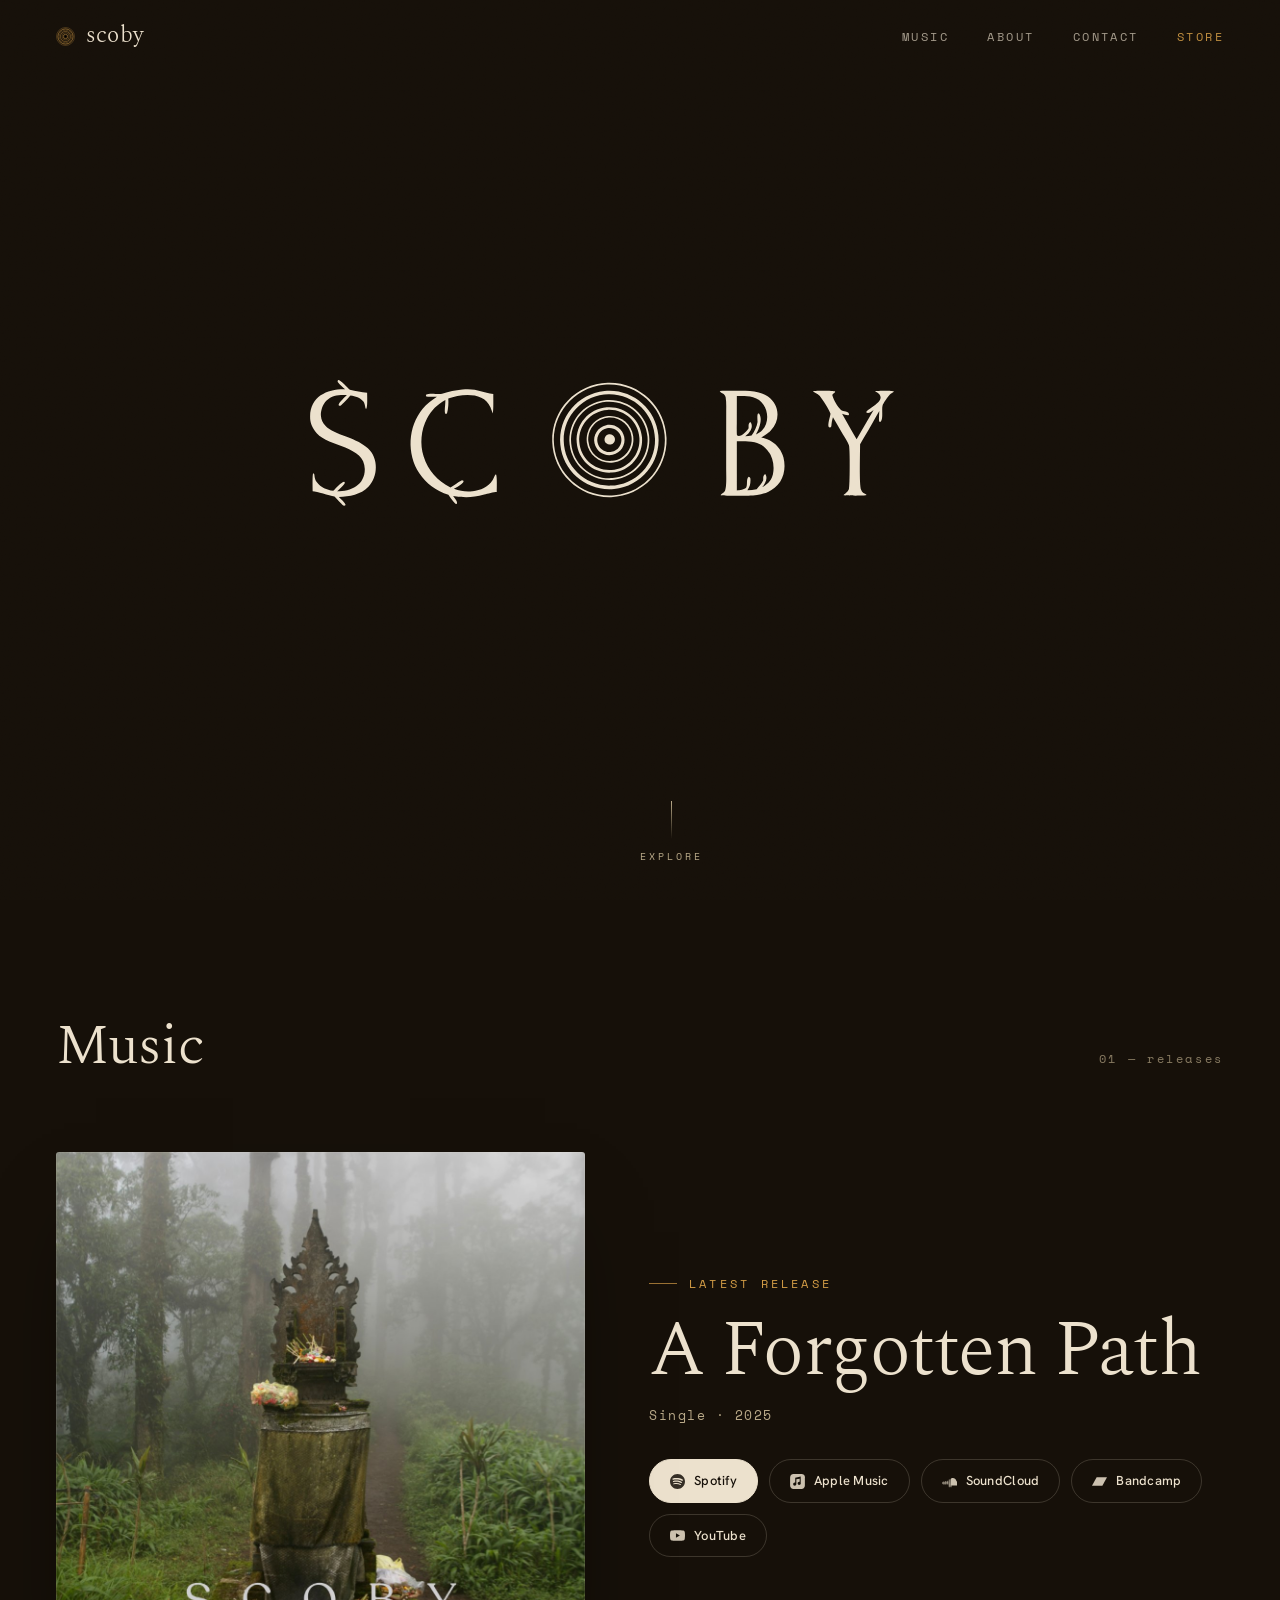
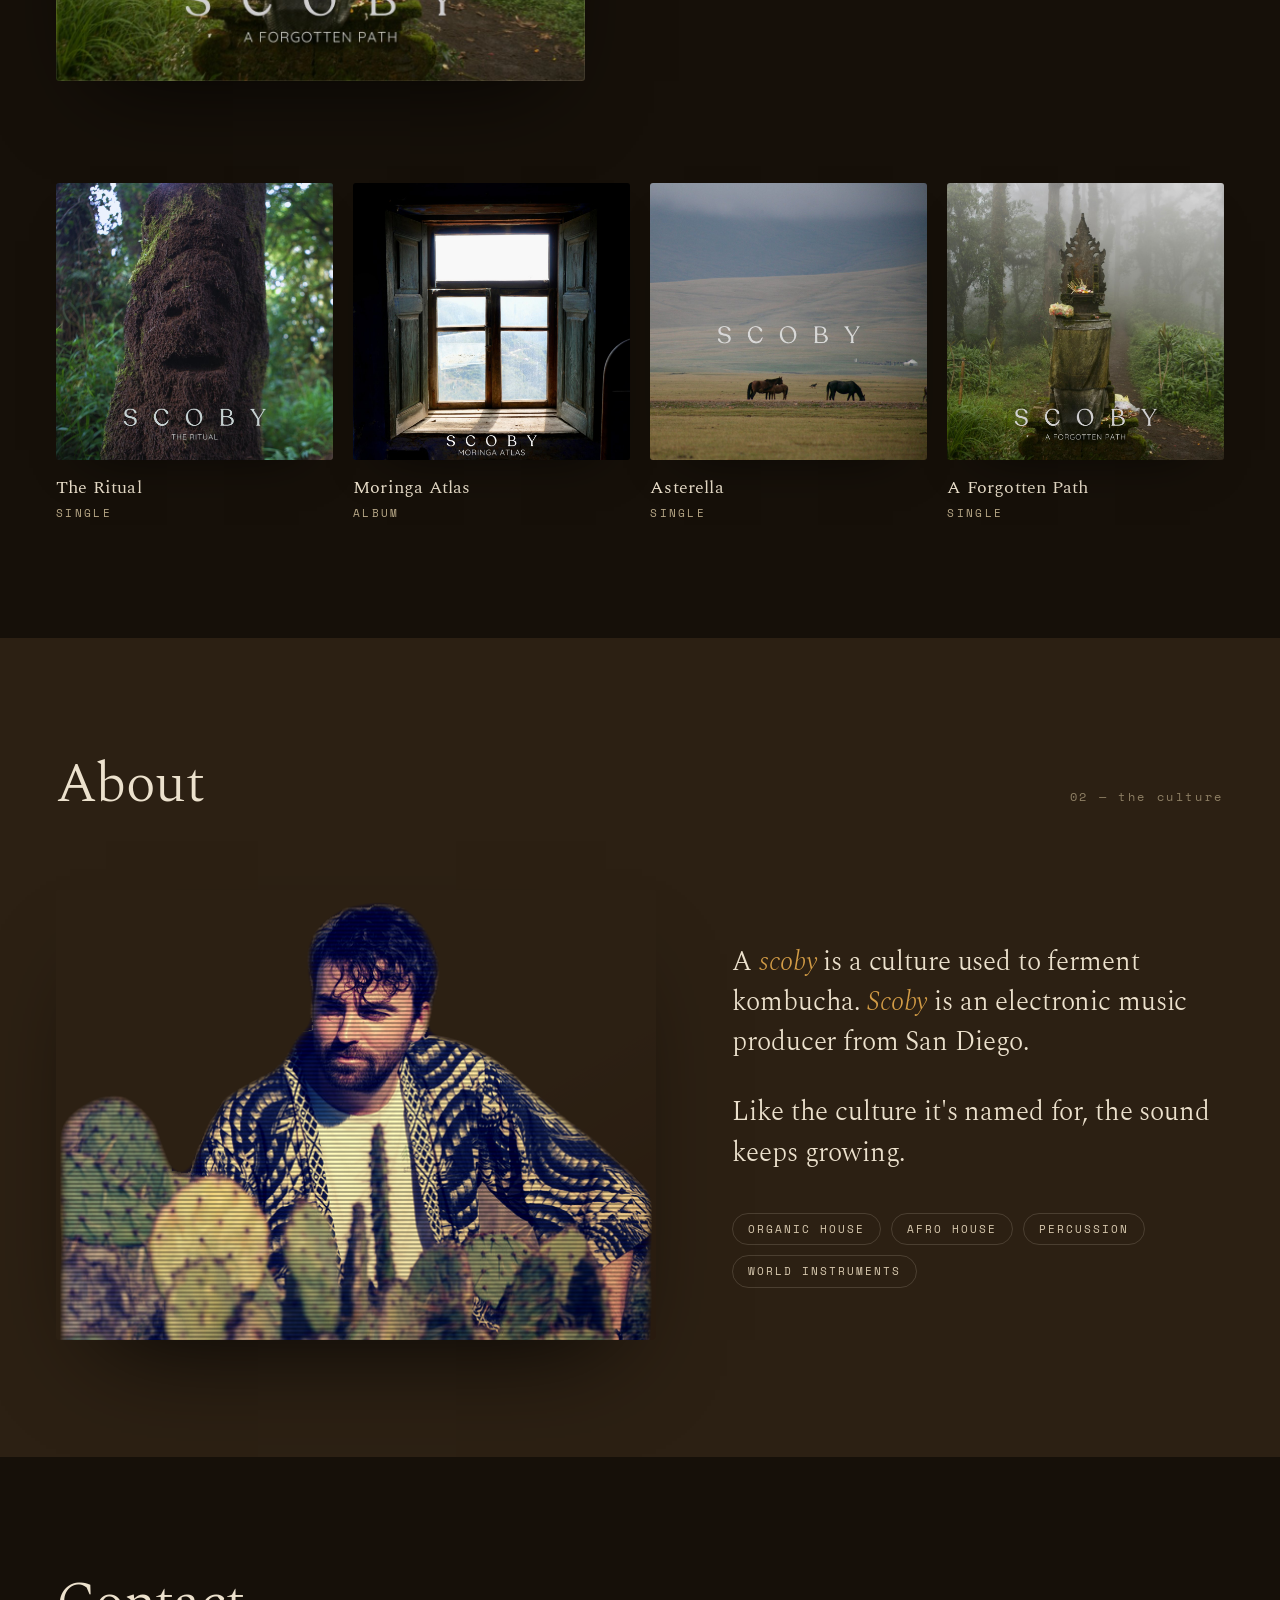
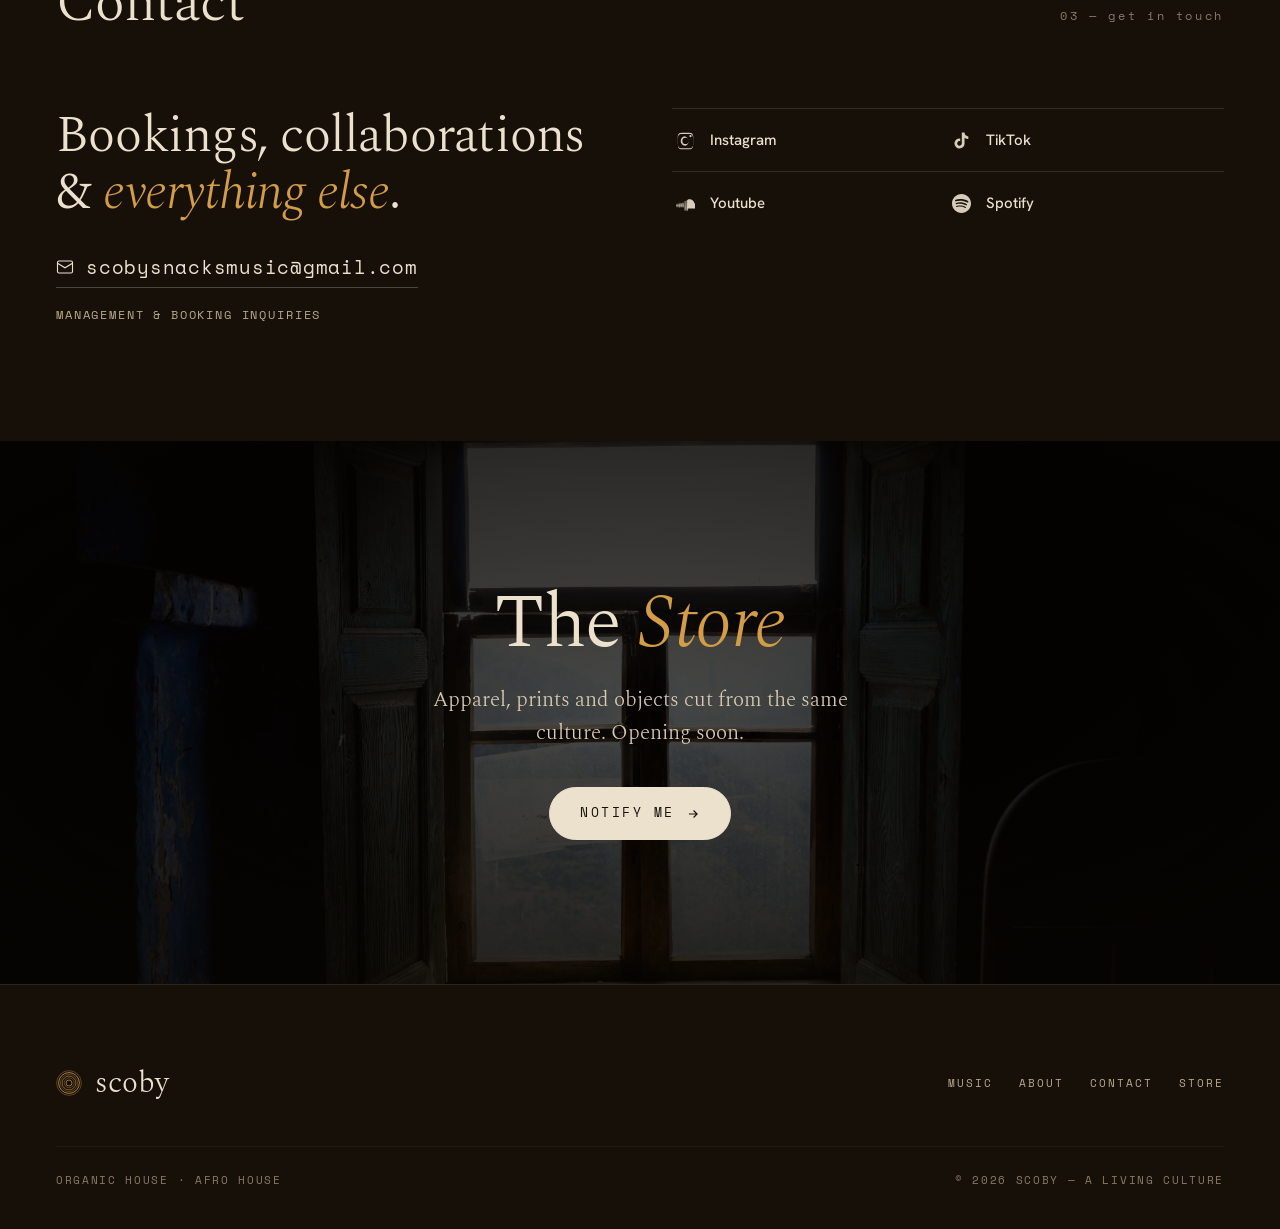
==== Index.html @ 2c92aae8 "text update, index rename" ====
<!DOCTYPE html>
<html lang="en">
<head>
<meta charset="UTF-8" />
<meta name="viewport" content="width=device-width, initial-scale=1.0" />
<title>scoby</title>
<link rel="stylesheet" href="assets/brand-tokens.css" />
<link rel="stylesheet" href="assets/site.css" />
<script>document.documentElement.classList.add('js');</script>
</head>
<body>

<!-- shared disc / pellicle symbol -->
<svg width="0" height="0" style="position:absolute" aria-hidden="true">
  <symbol id="disc" viewBox="0 0 100 100">
    <g fill="none" stroke="currentColor">
      <circle cx="50" cy="50" r="47.5" stroke-width="1.4"></circle>
      <circle cx="50" cy="50" r="40" stroke-width="3"></circle>
      <circle cx="50" cy="50" r="33" stroke-width="1.4"></circle>
      <circle cx="50" cy="50" r="26.5" stroke-width="2.2"></circle>
      <circle cx="50.6" cy="49.4" r="19" stroke-width="1.4"></circle>
      <circle cx="50" cy="50" r="11.5" stroke-width="2.6"></circle>
    </g>
    <circle class="o-core" cx="50.4" cy="49.6" r="4.4"></circle>
  </symbol>
</svg>

<!-- ====================== NAV ====================== -->
<nav class="nav" id="nav">
  <a class="nav-brand" href="#top">
    <svg class="disc"><use href="#disc"></use></svg>
    <span>scoby</span>
  </a>
  <div class="nav-links">
    <a href="#music">Music</a>
    <a href="#about">About</a>
    <a href="#contact">Contact</a>
    <a class="store-link" href="#store">Store</a>
  </div>
</nav>

<!-- ====================== HERO ====================== -->
<header class="hero" id="top">
  <div class="hero-mark">
    <div class="ripple-field" id="rippleField" aria-hidden="true"></div>
    <div class="wordmark" id="wordmark" style="--fg:#ece1cd;--bg:#161009" role="img" aria-label="scoby">
      <svg class="wordmark-svg" xmlns="http://www.w3.org/2000/svg" xmlns:xlink="http://www.w3.org/1999/xlink" version="1.1" viewBox="575.5 464.59 560 278.82"><g fill="none" fill-rule="nonzero" stroke="none" stroke-width="1" stroke-linecap="none" stroke-linejoin="none" stroke-miterlimit="10" font-family="none" font-weight="none" font-size="none"><g id="stage"><g id="layer1-1"><g id="Group-1"><g id="Group-1-1"><g id="Group-1-2"><g transform="translate(-25.5,0)"><path d="M857.23087,554.38393c23.24218,-0.6686 42.63164,17.61275 43.32617,40.84713c0.69181,23.23466 -17.57657,42.63701 -40.81875,43.35235c-23.27446,0.71645 -42.71723,-17.57723 -43.4104,-40.84467c-0.69289,-23.26772 17.62634,-42.68539 40.90296,-43.35481z" id="Path-1-1" fill="var(--fg)"></path><path d="M854.46094,555.77417c22.52031,-2.19141 42.54413,14.31156 44.68516,36.83032c2.13829,22.5185 -14.41563,42.49596 -36.94688,44.58405c-22.4577,2.08126 -42.36284,-14.40258 -44.49648,-36.84809c-2.13336,-22.44551 14.31008,-42.38198 36.7582,-44.56628z" id="Path-1-2" fill="var(--bg)"></path><path d="M854.8711,560.38825c19.95273,-1.96618 37.71796,12.62201 39.66484,32.57104c1.94413,19.94903 -12.66836,37.69272 -32.62383,39.61625c-19.92894,1.9208 -37.64605,-12.65973 -39.58854,-32.57871c-1.94249,-19.91898 12.62378,-37.64544 32.54753,-39.60859z" id="Path-1-3" fill="var(--fg)"></path><path d="M857.93634,562.84427c18.53359,-0.27444 33.7996,14.48977 34.13866,33.01797c0.33906,18.52818 -14.37735,33.83992 -32.91094,34.24282c-18.62329,0.40482 -34.03204,-14.39438 -34.37246,-33.01358c-0.34016,-18.61922 14.51735,-33.97139 33.14472,-34.24721z" id="Path-1-4" fill="var(--bg)"></path><path d="M855.07343,567.22298c16.1711,-1.85657 30.78359,9.74641 32.63204,25.9118c1.85117,16.16539 -9.76171,30.76778 -25.93554,32.61014c-16.1607,1.84126 -30.75681,-9.75925 -32.60578,-25.9148c-1.84899,-16.15527 9.74914,-30.75165 25.9093,-32.60712z" id="Path-1-5" fill="var(--fg)"></path><path d="M856.15352,568.34479c15.50937,-1.25027 29.1047,10.28244 30.39531,25.78251c1.28789,15.50007 -10.21289,29.12006 -25.71406,30.44907c-15.55859,1.33366 -29.24278,-10.21492 -30.5375,-25.77075c-1.29446,-15.55583 10.29273,-29.20617 25.85625,-30.46083z" id="Path-1-6" fill="var(--bg)"></path><path d="M856.50625,572.4335c13.29727,-1.06223 24.93204,8.86105 25.97657,22.15356c1.04453,13.29225 -8.9004,24.90972 -22.19766,25.93558c-13.27239,1.02396 -24.86668,-8.89194 -25.90901,-22.15877c-1.04235,-13.26655 8.86128,-24.87035 22.13011,-25.93039z" id="Path-1-7" fill="var(--fg)"></path><path d="M856.90819,574.33981c12.21718,-0.83754 22.8047,8.37313 23.66055,20.58376c0.85587,12.21089 -8.34258,22.80768 -20.55704,23.68158c-12.23878,0.8758 -22.86622,-8.34279 -23.72425,-20.57937c-0.85777,-12.23632 8.37976,-22.84651 20.62074,-23.68595z" id="Path-1-8" fill="var(--bg)"></path><path d="M856.30664,578.97794c9.43359,-1.44956 18.24648,5.04431 19.65195,14.47966c1.40547,9.43535 -5.13242,18.21439 -14.57695,19.57538c-9.38437,1.35169 -18.09446,-5.1307 -19.49089,-14.50372c-1.39617,-9.37302 5.04765,-18.11162 14.41589,-19.55132z" id="Path-1-9" fill="var(--fg)"></path><path d="M857.00937,580.10139c8.76094,-1.0491 16.71796,5.19876 17.7707,13.95757c1.05547,8.75909 -5.18983,16.71509 -13.95077,17.77403c-8.76913,1.06004 -16.73547,-5.18947 -17.79066,-13.95539c-1.05519,-8.76592 5.20078,-16.72628 13.97075,-17.77621z" id="Path-1-10" fill="var(--bg)"></path><path d="M856.05782,585.54452c6.0293,-1.30549 11.9793,2.51559 13.29453,8.54069c1.31796,6.02482 -2.49648,11.97772 -8.52031,13.30455c-6.04023,1.32983 -12.01183,-2.49237 -13.33171,-8.53221c-1.32016,-6.03984 2.51452,-12.00397 8.5575,-13.31303z" id="Path-1-11" fill="var(--fg)"></path><path d="M856.66484,587.7403c4.85625,-0.97884 9.57852,2.19086 10.50819,7.05478c0.93242,4.86364 -2.28319,9.55289 -7.15859,10.43633c-4.80704,0.87115 -9.41992,-2.2909 -10.33866,-7.08758c-0.91819,-4.79694 2.19843,-9.43807 6.98906,-10.40353z" id="Path-1-12" fill="var(--bg)"></path><path d="M857.46875,592.39237c2.00157,-0.67626 4.1754,0.3835 4.87266,2.37619c0.69727,1.99269 -0.33906,4.17536 -2.32695,4.89371c-1.30157,0.4718 -2.75899,0.20692 -3.81172,-0.69321c-1.05547,-0.89985 -1.54492,-2.29665 -1.28241,-3.65736c0.26251,-1.36071 1.23593,-2.47542 2.54842,-2.91933z" id="Path-1-13" fill="var(--fg)"></path></g><g transform="translate(-25.5,0)"><path d="M939.7543,560.37321c2.63866,-0.26789 5.92265,-0.12246 8.60507,-0.1118c7.01366,0.02789 13.23164,-0.43215 20.11133,1.17593c13.46406,3.14675 18.45977,17.82131 8.9004,28.0737c-2.24493,2.41063 -4.13711,3.48187 -7.05469,5.10173c2.80547,0.6779 4.80704,1.25001 7.31446,2.74002c4.51993,2.63833 7.79295,6.97988 9.08633,12.05126c1.5504,6.15685 0.81484,12.40086 -2.43086,17.86723c-3.60664,5.08887 -8.00078,7.76492 -14.10118,9.17511c-1.93319,0.43898 -3.89648,0.72983 -5.87343,0.87005c-2.41446,0.15253 -23.01795,0.398 -23.88476,-0.14214c0.25704,-1.16883 2.4418,-1.53675 3.19101,-3.32334l0.06563,-0.15772l0.0711,-0.17248c1.18399,-2.85072 0.74101,-12.29318 0.74101,-15.79773l0.0082,-25.33477l0.01913,-16.39964c0.00273,-3.48215 0.18866,-7.63453 -0.40742,-11.04206c-0.51406,-2.9226 -3.66952,-2.87478 -4.36133,-4.57335z" id="Path-1-14" fill="var(--fg)"></path><path d="M952.35157,597.36453c4.4461,-0.03171 8.59688,-0.21814 13.08125,0.72354c10.43437,2.18977 15.68984,13.74081 13.52148,23.56293c-1.01718,4.60286 -4.02227,7.31228 -7.96796,9.65676c1.87852,-2.28654 4.36406,-6.02809 2.58671,-9.37467c-0.10664,-0.20201 -0.3418,-0.16046 -0.60976,-0.20802c-1.41094,1.13602 -1.13204,2.7105 -1.16484,4.40306c-1.15664,2.42868 -3.08165,4.55202 -4.85625,6.55947c-2.22852,0.56747 -4.53359,0.75306 -6.81953,0.90695c1.77735,-2.52625 2.28594,-4.26638 2.28594,-7.36885c0,-1.22569 0.04648,-2.21902 -1.36718,-2.57574c-1.97695,1.46541 -0.61249,6.23502 -1.76094,7.79063c-1.1457,1.55534 -5.11601,1.95277 -6.9289,2.20507z" id="Path-1-15" fill="var(--bg)"></path><path d="M952.35977,564.12569c4.22188,-0.03636 7.80664,-0.19926 11.94375,0.89877c10.27578,2.72772 13.71836,16.436 6.8961,24.10061c-1.37265,1.54194 -2.92577,2.31933 -4.73866,3.23586c2.16016,-3.62428 5.11054,-10.90211 2.36251,-15.17915c-0.23516,-0.36546 -0.38554,-0.27033 -0.80937,-0.29221c-0.90782,0.99307 -0.36914,4.51704 -0.38282,6.38755c-0.49765,3.5647 -2.35157,7.05369 -4.41601,9.94295c-1.42735,0.26596 -3.19101,0.34005 -4.65937,0.44445c2.74258,-1.85356 6.14688,-5.86218 4.3039,-9.75543c-0.16953,-0.36191 -0.39922,-0.32117 -0.78749,-0.41193c-1.33984,0.82878 -1.03633,2.80945 -1.0418,4.24396c-1.13204,2.02686 -6.24531,7.43172 -8.55313,5.27529c-0.30352,-1.60291 -0.14765,-7.29805 -0.14492,-9.22869z" id="Path-1-16" fill="var(--bg)"></path></g><path d="M633.00227,552.20428c2.17902,-0.00383 6.67872,5.42592 8.71611,7.29068c4.3854,0.87662 8.24387,1.76855 12.71429,2.18594c-0.01777,1.8429 0.48289,11.15414 -0.75796,11.96625c-0.94472,-0.92282 -0.50831,-3.48652 -1.98542,-5.49315c-2.40324,-3.26538 -5.85594,-3.81263 -9.51918,-4.54328c-1.69122,1.8079 -5.73808,6.40776 -7.37242,7.60939c-0.85805,0.14623 -0.52582,0.20992 -1.25207,-0.21786l-0.09706,-0.62679c0.595,-1.90796 4.48984,-5.51257 6.05035,-7.09688c-5.91855,-0.12574 -10.68923,-0.20474 -15.15801,4.35357c-2.62801,2.6807 -4.24511,7.46863 -3.94816,11.22713c0.90972,11.51386 17.0368,13.65061 25.38239,17.94185c3.56399,1.51105 6.31422,3.26484 9.20199,5.84551c7.96606,7.11902 7.63875,20.84917 0.38554,28.37191c-5.63718,5.84659 -13.85562,7.26854 -21.82168,7.41149c1.33984,1.35798 4.76437,4.24314 5.00472,5.84412c-0.38692,0.67297 -0.13946,0.4688 -0.98219,0.71645c-0.82141,-0.09212 -1.62176,-1.08 -2.23589,-1.70048c-1.83613,-1.74013 -3.24543,-3.23068 -4.95113,-5.10528c-4.26181,-0.90423 -12.80371,-3.69808 -16.07704,-3.94383c-0.01148,-1.7833 -0.29258,-12.3328 0.32512,-13.09517l0.62864,-0.01313c0.71094,1.12263 0.01148,3.60079 2.0207,6.2424c3.2293,4.24506 7.24445,5.6167 12.18328,6.59336c1.65265,-1.56544 6.1209,-6.70899 8.04235,-6.74507c0.30542,0.27881 0.56355,0.38405 0.50559,0.7241c-0.27836,1.6357 -4.50106,5.19001 -5.76106,6.3676c10.38352,-0.08393 20.49141,-4.55859 20.4761,-16.54479c-0.0216,-16.99089 -26.41296,-16.11919 -35.42218,-26.29613c-3.32063,-3.75084 -4.99078,-7.30488 -4.88113,-12.4129c0.29366,-14.84704 12.81329,-20.15076 25.77641,-19.87879c-1.6696,-1.78058 -3.75101,-3.42175 -5.27352,-5.33434c-0.40934,-0.51415 -0.10636,-1.05238 0.08258,-1.64389z" id="Path-1-17" fill="var(--fg)"></path><path d="M724.6804,559.28311c9.87192,-1.21421 14.52472,2.33164 22.72866,3.22275c-0.06507,3.49993 0.2934,11.23423 -0.40824,14.41188c-0.69016,-1.51461 -1.08389,-3.03195 -1.70133,-4.5195c-4.84913,-11.68552 -21.6516,-9.98094 -31.07808,-6.42772c0.31145,3.21727 0.01694,7.56265 -0.90672,10.79934c-0.12087,0.42287 -0.54305,0.42395 -0.9111,0.49694l-0.43066,-0.32775c-0.76425,-1.70404 0.23407,-6.96894 0.08996,-9.91097c-6.08453,3.56388 -10.19923,7.28274 -13.51902,13.65416c-4.45894,8.6492 -5.34216,18.70259 -2.45984,27.99635c3.35671,10.53584 10.09559,17.75106 19.77446,22.7757c2.8123,-1.59634 5.28583,-3.66719 8.13942,-5.13096c0.51542,-0.26432 0.9368,0.04784 1.38413,0.27636l0.08477,0.56692c-0.97754,1.85465 -5.23496,4.22018 -7.1504,5.31685c4.87129,1.68245 8.55586,2.14659 13.65793,1.76226l0.28219,-0.02979c5.77829,-0.64592 11.28284,-3.09235 14.58215,-8.08802c0.95075,-1.4397 1.28517,-3.09182 2.20747,-4.24507l0.41152,0.07217c0.83343,1.71414 0.51489,10.39806 0.49958,12.88032c-2.21075,0.06315 -6.94995,1.26013 -9.24082,1.85464c-8.60972,2.23461 -14.21082,2.4396 -22.92965,1.04227c1.02319,1.32955 3.41331,4.04852 2.82296,5.65197l-0.69728,0.25885c-1.15336,-0.35153 -4.86007,-5.55519 -5.60601,-6.73222c-8.90613,-3.0038 -16.23234,-7.92949 -21.42136,-15.86882c-9.38847,-14.36486 -8.44429,-34.28738 2.48446,-47.56104c3.04472,-3.69781 6.51683,-6.25359 10.4918,-8.84546c-2.02371,0.01585 -5.5453,0.12438 -7.5764,-0.19107c-0.38035,-0.05904 -0.45637,-0.51744 -0.55836,-0.83315l0.29777,-0.56719c2.51153,-1.50175 9.00648,0.00711 11.64352,-0.67079c5.42364,-1.39434 9.36634,-2.64407 15.01254,-3.09017z" id="Path-1-18" fill="var(--fg)"></path><g transform="translate(-25.5,0)"><path d="M1008.63319,560.37567c1.96875,-0.23234 15.26875,-0.44062 16.19296,0.37067c-0.30078,1.34458 -2.3707,1.82785 -2.04805,3.00516c0.92695,3.38757 3.79805,8.21158 6.31641,10.63315c1.29336,1.24537 6.13594,0.64536 5.98007,3.3709l-0.50312,0.4256c-1.22227,0.13886 -3.28672,-0.67571 -4.66484,-1.05922c3.3496,6.18063 7.20508,12.67093 10.69961,18.8182l12.52343,-21.64377c-1.60507,0.94687 -3.93204,3.53601 -5.46329,1.7721c0.95704,-3.13419 18.39141,-9.41676 6.53789,-15.55473c1.76366,-0.2892 13.03204,-0.60191 13.90157,0.26568c-0.49493,0.89357 -2.31329,1.5198 -2.9832,2.20153c-1.40273,1.42905 -4.90546,6.42554 -5.4168,8.23318c-0.71366,2.51069 0.66172,9.19343 -1.20859,11.69017c-0.71913,0.37229 -0.42383,0.35207 -1.1211,0.18396c-0.6207,-1.03789 -0.03829,-6.02207 -0.05195,-7.88848l-2.55665,4.33882c-3.50273,6.47282 -7.86953,13.6271 -11.59101,20.0704c0.01641,6.52258 -0.74922,29.10393 0.74648,33.59446c0.73007,2.1977 1.87305,2.46749 3.79258,3.42229l0.13399,0.41576c-0.91329,0.69457 -15.11563,0.48492 -16.78086,0.18997c0.01913,-0.65001 3.26483,-2.28708 3.89375,-4.54847c0.74101,-2.67387 0.8586,-29.97809 0.0082,-32.34963c-0.9789,-2.73974 -2.92578,-5.45925 -4.40782,-7.97623l-7.38282,-12.65617c-0.5961,2.01538 -0.92695,3.66037 -1.11016,5.76022c-0.1039,1.20081 -0.0711,1.51816 -1.17305,1.88035c-0.33906,-0.08693 -0.74922,-0.11125 -0.84765,-0.37038c-0.90235,-2.36908 0.95704,-7.26718 1.32617,-9.90387c-1.25782,-3.28261 -5.68476,-10.19989 -7.87772,-12.98884c-0.71641,-0.91297 -3.3961,-2.59487 -4.54453,-2.9565c-0.12578,-0.29139 -0.23242,-0.54014 -0.31993,-0.74624z" id="Path-1-19" fill="var(--fg)"></path></g></g></g></g><path d="M882,433" id="Path-1-20" fill-opacity="0" fill="#000000"></path></g></g></g></svg>
    </div>
  </div>
  <a class="hero-scroll" href="#music">
    <span class="line"></span>
    explore
  </a>
</header>

<!-- ====================== MUSIC ====================== -->
<section class="s music" id="music">
  <div class="s-wrap">
    <div class="s-head reveal">
      <h2>Music</h2>
      <div class="s-num">01 — releases</div>
    </div>

    <!-- featured -->
    <div class="featured reveal">
      <div class="featured-art">
        <img src="assets/photos/covers/forgotten-path.jpg" alt="A Forgotten Path — cover art" />
      </div>
      <div class="featured-info">
        <div class="featured-tag">Latest release</div>
        <h3 class="featured-title">A Forgotten Path</h3>
        <div class="featured-meta">Single · 2025</div>
        <div class="platforms">
          <a class="plat solid" href="https://open.spotify.com/artist/4gDCBU4G6B8zIIvQwgx7DQ?si=UP82bdMqRYCZ8WVpIGgVWg" target="_blank" rel="noopener">
            <svg viewBox="0 0 24 24"><path d="M12 0C5.4 0 0 5.4 0 12s5.4 12 12 12 12-5.4 12-12S18.66 0 12 0zm5.52 17.34c-.24.36-.66.48-1.02.24-2.82-1.74-6.36-2.1-10.56-1.14-.42.12-.78-.18-.9-.54-.12-.42.18-.78.54-.9 4.56-1.02 8.52-.6 11.64 1.32.42.18.48.66.3 1.02zm1.44-3.3c-.3.42-.84.6-1.26.3-3.24-1.98-8.16-2.58-11.94-1.38-.48.12-1.02-.12-1.14-.6-.12-.48.12-1.02.6-1.14 4.38-1.32 9.78-.66 13.5 1.62.36.18.54.78.24 1.2zm.12-3.36C15.24 8.4 8.82 8.16 5.16 9.3c-.6.18-1.2-.18-1.38-.72-.18-.6.18-1.2.72-1.38 4.26-1.26 11.28-1.02 15.72 1.62.54.3.72 1.02.42 1.56-.3.42-1.02.6-1.56.3z"/></svg>
            Spotify
          </a>
          <a class="plat" href="https://music.apple.com/us/artist/scoby/1760517511" target="_blank" rel="noopener">
            <svg viewBox="0 0 24 24"><path d="M23.997 6.124a9.23 9.23 0 0 0-.24-2.19c-.317-1.31-1.062-2.31-2.18-3.043C20.7.41 19.84.180 18.94.07c-.62-.07-1.24-.09-1.85-.09H6.91c-.61 0-1.23.02-1.85.09-.9.11-1.76.34-2.44.83C1.5 1.62.75 2.62.43 3.93a9.23 9.23 0 0 0-.24 2.19C.18 6.74.18 7.36.18 7.97v8.06c0 .61 0 1.23.01 1.85.01.74.08 1.47.24 2.19.32 1.31 1.07 2.31 2.19 3.04.68.49 1.54.72 2.44.83.62.07 1.24.09 1.85.09h10.18c.61 0 1.23-.02 1.85-.09.9-.11 1.76-.34 2.44-.83 1.12-.73 1.87-1.73 2.18-3.04.16-.72.23-1.45.24-2.19.01-.62.01-1.24.01-1.85V7.97c0-.61 0-1.23-.01-1.85zM17.3 14.93c0 1.43-1.16 2.59-2.59 2.59a2.59 2.59 0 0 1-2.59-2.59c0-1.43 1.16-2.59 2.59-2.59.27 0 .52.04.77.12V7.5l-5.32 1.06v7.55c0 1.43-1.16 2.59-2.59 2.59a2.59 2.59 0 0 1 0-5.18c.27 0 .53.04.77.12V5.93l8.78-1.75v10.75z"/></svg>
            Apple Music
          </a>
          <a class="plat" href="https://soundcloud.com/scobysnacks/tracks" target="_blank" rel="noopener">
            <svg viewBox="0 0 24 24"><path d="M1.175 12.225c-.051 0-.094.046-.101.1l-.233 2.154.233 2.105c.007.058.05.1.101.1.05 0 .09-.052.099-.1l.255-2.105-.27-2.154c0-.057-.045-.1-.09-.1zm-.899.828c-.06 0-.091.037-.104.094L0 14.479l.165 1.308c.014.057.045.094.09.094s.089-.045.104-.104l.21-1.298-.21-1.319c-.015-.06-.06-.09-.09-.09zm1.83-1.229c-.061 0-.12.045-.12.104l-.21 2.563.225 2.458c0 .06.045.12.119.12.061 0 .12-.061.12-.12l.254-2.474-.254-2.548c0-.06-.061-.12-.135-.12zm.945-.089c-.075 0-.135.06-.15.135l-.193 2.64.21 2.544c.016.077.075.138.149.138.075 0 .135-.061.15-.15l.24-2.532-.24-2.623c0-.075-.06-.135-.166-.135zm1.155.36c-.005-.09-.075-.149-.159-.149-.09 0-.158.06-.164.149l-.217 2.43.2 2.563c.011.09.075.148.158.148.084 0 .153-.06.165-.148l.226-2.563-.21-2.43zm.824-.918c-.101 0-.18.09-.18.181l-.21 2.989.166 2.591c0 .104.09.181.18.181.094 0 .18-.09.18-.181l.196-2.591-.196-2.989c0-.105-.075-.181-.16-.181zm1.155.165c-.105 0-.195.09-.21.195l-.194 2.65.18 2.602c.014.105.105.18.21.18.104 0 .194-.09.21-.18l.196-2.602-.196-2.65c-.016-.12-.105-.21-.21-.21zm1.064.135c-.119 0-.21.105-.224.225l-.18 2.43.18 2.578c.014.119.105.21.224.21.12 0 .21-.105.225-.225l.195-2.563-.21-2.43c-.014-.12-.105-.225-.21-.225zm1.244-.769c-.135 0-.24.105-.24.24l-.165 3.184.165 2.563c0 .135.105.24.24.24s.24-.105.24-.24l.18-2.563-.18-3.184c0-.135-.105-.24-.24-.24zm1.066.27c-.149 0-.255.119-.27.254l-.149 2.929.165 2.548c.014.135.119.255.254.255.149 0 .254-.12.27-.255l.165-2.548-.165-2.929c-.016-.149-.121-.254-.27-.254zm1.949-2.222c-.044-.029-.104-.046-.164-.046-.075 0-.149.017-.21.061-.089.061-.149.165-.149.27v.075l-.149 8.625.075 1.575.075 1.529c.014.196.165.345.359.345.18 0 .33-.149.345-.345l.18-3.104-.18-8.685c0-.149-.105-.27-.24-.315zm1.523-.345c-.061-.045-.149-.075-.225-.075-.09 0-.18.03-.24.075-.105.075-.165.18-.165.315v.045l-.135 8.985.075 1.529.075 1.515c.014.21.18.375.39.375.195 0 .375-.165.39-.375l.149-3.044-.165-8.985c0-.165-.105-.3-.24-.36zm1.65-.66c-.061-.045-.149-.075-.24-.075-.075 0-.165.03-.225.06-.12.075-.195.21-.195.345v.135l-.119 9.494.135 1.5.119 1.485c.016.224.196.404.42.404.21 0 .39-.18.405-.404l.135-2.985-.149-9.523c0-.18-.12-.331-.286-.391zm9.78 3.93c-.464 0-.899.105-1.305.286-.27-3.044-2.819-5.428-5.928-5.428-.764 0-1.499.149-2.158.405-.255.105-.33.21-.33.42v10.514c0 .224.165.405.375.42h9.346c1.874 0 3.389-1.515 3.389-3.389s-1.515-3.389-3.389-3.389z"/></svg>
            SoundCloud
          </a>
          <a class="plat" href="https://scobysnacks.bandcamp.com/" target="_blank" rel="noopener">
            <svg viewBox="0 0 24 24"><path d="M0 18.75l7.437-13.5H24l-7.438 13.5H0z"/></svg>
            Bandcamp
          </a>
          <a class="plat" href="https://music.youtube.com/channel/UCH_X4bpYq2nIgHP8GtVC9kQ" target="_blank" rel="noopener">
            <svg viewBox="0 0 24 24"><path d="M23.498 6.186a3.016 3.016 0 0 0-2.122-2.136C19.505 3.545 12 3.545 12 3.545s-7.505 0-9.377.505A3.017 3.017 0 0 0 .502 6.186C0 8.07 0 12 0 12s0 3.93.502 5.814a3.016 3.016 0 0 0 2.122 2.136c1.871.505 9.376.505 9.376.505s7.505 0 9.377-.505a3.015 3.015 0 0 0 2.122-2.136C24 15.93 24 12 24 12s0-3.93-.502-5.814zM9.545 15.568V8.432L15.818 12l-6.273 3.568z"/></svg>
            YouTube
          </a>
        </div>
      </div>
    </div>

    <!-- release grid -->
    <div class="releases reveal">
      <a class="release" href="https://open.spotify.com/artist/4gDCBU4G6B8zIIvQwgx7DQ?si=fp825w46SFq3bZcQkEv30Q" target="_blank" rel="noopener">
        <div class="release-art">
          <img src="assets/photos/covers/the-ritual.jpg" alt="The Ritual — cover art" />
          <span class="release-play"><span><svg viewBox="0 0 24 24"><path d="M8 5v14l11-7z"/></svg></span></span>
        </div>
        <div class="release-info">
          <div class="release-name">The Ritual</div>
          <div class="release-type">Single</div>
        </div>
      </a>
      <a class="release" href="https://open.spotify.com/album/3AmwztaA2zpMO6V4MUBx7l?si=DomCKBk9StuICAQL8QI-ww" target="_blank" rel="noopener">
        <div class="release-art">
          <img src="assets/photos/covers/moringa-atlas.jpg" alt="Moringa Atlas — cover art" />
          <span class="release-play"><span><svg viewBox="0 0 24 24"><path d="M8 5v14l11-7z"/></svg></span></span>
        </div>
        <div class="release-info">
          <div class="release-name">Moringa Atlas</div>
          <div class="release-type">Album</div>
        </div>
      </a>
      <a class="release" href="https://open.spotify.com/album/3nmHlL02SeFRz4AqRgJxWf?si=6pNYYV_QS5yCsotVPH9r6g" target="_blank" rel="noopener">
        <div class="release-art">
          <img src="assets/photos/covers/masupella.jpg" alt="Asterella — cover art" />
          <span class="release-play"><span><svg viewBox="0 0 24 24"><path d="M8 5v14l11-7z"/></svg></span></span>
        </div>
        <div class="release-info">
          <div class="release-name">Asterella</div>
          <div class="release-type">Single</div>
        </div>
      </a>
      <a class="release" href="https://open.spotify.com/album/1UTHv9dyaHSPirx4PvQhwU?si=d6wdFgmNRnO60OGldvuxnA" target="_blank" rel="noopener">
        <div class="release-art">
          <img src="assets/photos/covers/forgotten-path.jpg" alt="A Forgotten Path — cover art" />
          <span class="release-play"><span><svg viewBox="0 0 24 24"><path d="M8 5v14l11-7z"/></svg></span></span>
        </div>
        <div class="release-info">
          <div class="release-name">A Forgotten Path</div>
          <div class="release-type">Single</div>
        </div>
      </a>
    </div>
  </div>
</section>

<!-- ====================== ABOUT ====================== -->
<section class="s about" id="about">
  <div class="s-wrap">
    <div class="s-head reveal">
      <h2>About</h2>
      <div class="s-num">02 — the culture</div>
    </div>
    <div class="about-grid">
      <div class="about-photo reveal">
        <img src="assets/photos/about-main.png" alt="scoby" />
      </div>
      <div class="about-body reveal">
        <p>A <em>scoby</em> is a culture used to ferment kombucha. <em>Scoby</em> is an electronic music producer from San Diego.</p>
        <p>Like the culture it's named for, the sound keeps growing.</p>
        <div class="about-tags">
          <span>organic house</span>
          <span>afro house</span>
          <span>percussion</span>
          <span>world instruments</span>
        </div>
      </div>
    </div>
  </div>
</section>

<!-- ====================== CONTACT ====================== -->
<section class="s contact" id="contact">
  <div class="s-wrap">
    <div class="s-head reveal">
      <h2>Contact</h2>
      <div class="s-num">03 — get in touch</div>
    </div>
    <div class="contact-inner">
      <div class="reveal">
        <p class="contact-lead">Bookings, collaborations &amp; <em>everything else</em>.</p>
        <a class="contact-email" href="mailto:scobysnacksmusic@gmail.com">
          <svg width="18" height="18" viewBox="0 0 24 24" fill="none" stroke="currentColor" stroke-width="1.5"><rect x="2" y="4" width="20" height="16" rx="2"></rect><path d="m2 7 10 6 10-6"></path></svg>
          <span>scobysnacksmusic@gmail.com</span>
        </a>
        <div class="contact-note">Management &amp; booking inquiries</div>
      </div>
      <div class="socials reveal">
        <a class="social" href="https://www.instagram.com/scobymusic/" target="_blank" rel="noopener">
          <svg viewBox="0 0 24 24"><path d="M12 2.16c3.2 0 3.58.01 4.85.07 1.17.05 1.8.25 2.23.41.56.22.96.48 1.38.9.42.42.68.82.9 1.38.16.42.36 1.06.41 2.23.06 1.27.07 1.65.07 4.85s-.01 3.58-.07 4.85c-.05 1.17-.25 1.8-.41 2.23-.22.56-.48.96-.9 1.38-.42.42-.82.68-1.38.9-.42.16-1.06.36-2.23.41-1.27.06-1.65.07-4.85.07s-3.58-.01-4.85-.07c-1.17-.05-1.8-.25-2.23-.41a3.72 3.72 0 0 1-1.38-.9 3.72 3.72 0 0 1-.9-1.38c-.16-.42-.36-1.06-.41-2.23C2.17 15.58 2.16 15.2 2.16 12s.01-3.58.07-4.85c.05-1.17.25-1.8.41-2.23.22-.56.48-.96.9-1.38.42-.42.82-.68 1.38-.9.42-.16 1.06-.36 2.23-.41C8.42 2.17 8.8 2.16 12 2.16zm0 1.62c-3.15 0-3.52.01-4.76.07-1.15.05-1.77.24-2.19.4-.55.22-.94.47-1.35.88-.41.41-.66.8-.88 1.35-.16.42-.35 1.04-.4 2.19-.06 1.24-.07 1.61-.07 4.76s.01 3.52.07 4.76c.05 1.15.24 1.77.4 2.19.22.55.47.94.88 1.35.41.41.8.66 1.35.88.42.16 1.04.35 2.19.4 1.24.06 1.61.07 4.76.07s3.52-.01 4.76-.07c1.15-.05 1.77-.24 2.19-.4.55-.22.94-.47 1.35-.88.41-.41.66-.8.88-1.35.16-.42.35-1.04.4-2.19.06-1.24.07-1.61.07-4.76s-.01-3.52-.07-4.76c-.05-1.15-.24-1.77-.4-2.19a3.64 3.64 0 0 0-.88-1.35 3.64 3.64 0 0 0-1.35-.88c-.42-.16-1.04-.35-2.19-.4-1.24-.06-1.61-.07-4.76-.07zm0 2.76a6.07 6.07 0 1 0 0 12.14A6.07 6.07 0 0 0 12 7.3zm0 10.01a3.94 3.94 0 1 1 0-7.88 3.94 3.94 0 0 1 0 7.88zm7.73-10.2a1.42 1.42 0 1 1-2.84 0 1.42 1.42 0 0 1 2.84 0z"/></svg>
          Instagram
          <span class="grow">↗</span>
        </a>
        <a class="social" href="https://www.tiktok.com/@scobysnackz" target="_blank" rel="noopener">
          <svg viewBox="0 0 24 24"><path d="M19.59 6.69a4.83 4.83 0 0 1-3.77-4.25V2h-3.45v13.67a2.89 2.89 0 0 1-5.2 1.74 2.89 2.89 0 0 1 2.31-4.64c.3 0 .59.04.87.13V9.4a6.84 6.84 0 0 0-1-.05A6.33 6.33 0 0 0 5 20.1a6.34 6.34 0 0 0 10.86-4.43v-7a8.16 8.16 0 0 0 4.77 1.52v-3.4a4.85 4.85 0 0 1-1.04-.1z"/></svg>
          TikTok
          <span class="grow">↗</span>
        </a>
        <a class="social" href="https://www.youtube.com/@scobysnack" target="_blank" rel="noopener">
          <svg viewBox="0 0 24 24"><path d="M1.175 12.225c-.051 0-.094.046-.101.1l-.233 2.154.233 2.105c.007.058.05.1.101.1.05 0 .09-.052.099-.1l.255-2.105-.27-2.154c0-.057-.045-.1-.09-.1zm-.899.828c-.06 0-.091.037-.104.094L0 14.479l.165 1.308c.014.057.045.094.09.094s.089-.045.104-.104l.21-1.298-.21-1.319c-.015-.06-.06-.09-.09-.09zm1.83-1.229c-.061 0-.12.045-.12.104l-.21 2.563.225 2.458c0 .06.045.12.119.12.061 0 .12-.061.12-.12l.254-2.474-.254-2.548c0-.06-.061-.12-.135-.12zm.945-.089c-.075 0-.135.06-.15.135l-.193 2.64.21 2.544c.016.077.075.138.149.138.075 0 .135-.061.15-.15l.24-2.532-.24-2.623c0-.075-.06-.135-.166-.135zm1.155.36c-.005-.09-.075-.149-.159-.149-.09 0-.158.06-.164.149l-.217 2.43.2 2.563c.011.09.075.148.158.148.084 0 .153-.06.165-.148l.226-2.563-.21-2.43zm.824-.918c-.101 0-.18.09-.18.181l-.21 2.989.166 2.591c0 .104.09.181.18.181.094 0 .18-.09.18-.181l.196-2.591-.196-2.989c0-.105-.075-.181-.16-.181zm1.155.165c-.105 0-.195.09-.21.195l-.194 2.65.18 2.602c.014.105.105.18.21.18.104 0 .194-.09.21-.18l.196-2.602-.196-2.65c-.016-.12-.105-.21-.21-.21zm1.064.135c-.119 0-.21.105-.224.225l-.18 2.43.18 2.578c.014.119.105.21.224.21.12 0 .21-.105.225-.225l.195-2.563-.21-2.43c-.014-.12-.105-.225-.21-.225zm1.244-.769c-.135 0-.24.105-.24.24l-.165 3.184.165 2.563c0 .135.105.24.24.24s.24-.105.24-.24l.18-2.563-.18-3.184c0-.135-.105-.24-.24-.24zm1.066.27c-.149 0-.255.119-.27.254l-.149 2.929.165 2.548c.014.135.119.255.254.255.149 0 .254-.12.27-.255l.165-2.548-.165-2.929c-.016-.149-.121-.254-.27-.254zm1.949-2.222c-.044-.029-.104-.046-.164-.046-.075 0-.149.017-.21.061-.089.061-.149.165-.149.27v.075l-.149 8.625.075 1.575.075 1.529c.014.196.165.345.359.345.18 0 .33-.149.345-.345l.18-3.104-.18-8.685c0-.149-.105-.27-.24-.315zm1.523-.345c-.061-.045-.149-.075-.225-.075-.09 0-.18.03-.24.075-.105.075-.165.18-.165.315v.045l-.135 8.985.075 1.529.075 1.515c.014.21.18.375.39.375.195 0 .375-.165.39-.375l.149-3.044-.165-8.985c0-.165-.105-.3-.24-.36zm1.65-.66c-.061-.045-.149-.075-.24-.075-.075 0-.165.03-.225.06-.12.075-.195.21-.195.345v.135l-.119 9.494.135 1.5.119 1.485c.016.224.196.404.42.404.21 0 .39-.18.405-.404l.135-2.985-.149-9.523c0-.18-.12-.331-.286-.391zm9.78 3.93c-.464 0-.899.105-1.305.286-.27-3.044-2.819-5.428-5.928-5.428-.764 0-1.499.149-2.158.405-.255.105-.33.21-.33.42v10.514c0 .224.165.405.375.42h9.346c1.874 0 3.389-1.515 3.389-3.389s-1.515-3.389-3.389-3.389z"/></svg>
          Youtube
          <span class="grow">↗</span>
        </a>
        <a class="social" href="https://open.spotify.com/artist/4gDCBU4G6B8zIIvQwgx7DQ?si=AL9y1htHSd6r5eSLnyTABA" target="_blank" rel="noopener">
          <svg viewBox="0 0 24 24"><path d="M12 0C5.4 0 0 5.4 0 12s5.4 12 12 12 12-5.4 12-12S18.66 0 12 0zm5.52 17.34c-.24.36-.66.48-1.02.24-2.82-1.74-6.36-2.1-10.56-1.14-.42.12-.78-.18-.9-.54-.12-.42.18-.78.54-.9 4.56-1.02 8.52-.6 11.64 1.32.42.18.48.66.3 1.02zm1.44-3.3c-.3.42-.84.6-1.26.3-3.24-1.98-8.16-2.58-11.94-1.38-.48.12-1.02-.12-1.14-.6-.12-.48.12-1.02.6-1.14 4.38-1.32 9.78-.66 13.5 1.62.42.18.54.78.24 1.2zm.12-3.36C15.24 8.4 8.82 8.16 5.16 9.3c-.6.18-1.2-.18-1.38-.72-.18-.6.18-1.2.72-1.38 4.26-1.26 11.28-1.02 15.72 1.62.54.3.72 1.02.42 1.56-.3.42-1.02.6-1.56.3z"/></svg>
          Spotify
          <span class="grow">↗</span>
        </a>
      </div>
    </div>
  </div>
</section>

<!-- ====================== STORE ====================== -->
<section class="store" id="store">
  <div class="store-bg"></div>
  <div class="store-inner reveal">
    <h2>The <em>Store</em></h2>
    <p>Apparel, prints and objects cut from the same culture. Opening soon.</p>
    <a class="btn" href="#" target="_blank" rel="noopener">
      Notify me
      <svg viewBox="0 0 24 24"><path d="M5 12h14M13 6l6 6-6 6" fill="none" stroke="currentColor" stroke-width="2"/></svg>
    </a>
  </div>
</section>

<!-- ====================== FOOTER ====================== -->
<footer class="footer">
  <div class="footer-inner">
    <a class="footer-mark" href="#top">
      <svg class="disc"><use href="#disc"></use></svg>
      <span>scoby</span>
    </a>
    <div class="footer-links">
      <a href="#music">Music</a>
      <a href="#about">About</a>
      <a href="#contact">Contact</a>
      <a href="#store">Store</a>
    </div>
  </div>
  <div class="footer-base">
    <span>organic house · afro house</span>
    <span>© 2026 scoby — a living culture</span>
  </div>
</footer>

<script data-cfasync="false" src="/cdn-cgi/scripts/5c5dd728/cloudflare-static/email-decode.min.js"></script><script>
  // nav background on scroll
  const nav = document.getElementById('nav');
  const onScroll = () => nav.classList.toggle('scrolled', window.scrollY > 60);
  onScroll();
  window.addEventListener('scroll', onScroll, { passive: true });

  // ripple from the O — fires outward on load, then settles
  const field = document.getElementById('rippleField');
  const reduce = window.matchMedia('(prefers-reduced-motion: reduce)').matches;
  function emitRipples() {
    if (!field || reduce) return;
    const count = 4;
    for (let i = 0; i < count; i++) {
      const r = document.createElement('span');
      r.className = 'ripple';
      r.style.animationDelay = (0.45 + i * 0.42) + 's';
      r.style.opacity = '0';
      field.appendChild(r);
      requestAnimationFrame(() => r.classList.add('go'));
      r.addEventListener('animationend', () => r.remove());
    }
  }
  // let the mark draw in first, then ripple outward from the pellicle
  window.addEventListener('load', () => {
    setTimeout(emitRipples, 950);
  });

  // scroll reveal
  const io = new IntersectionObserver((entries) => {
    entries.forEach((e) => {
      if (e.isIntersecting) { e.target.classList.add('in'); io.unobserve(e.target); }
    });
  }, { threshold: 0.12, rootMargin: '0px 0px -8% 0px' });
  document.querySelectorAll('.reveal').forEach((el) => io.observe(el));
</script>

</body>
</html>
---- assets/brand-tokens.css ----
/* ============================================================
   scoby — brand tokens
   The reusable foundation: palette, type, reset, primitives.
   Import this on every surface (site, board, decks).
   ============================================================ */

@import url('https://fonts.googleapis.com/css2?family=Spectral:ital,wght@0,300;0,400;0,500;0,600;1,400&family=Hanken+Grotesk:wght@300;400;500;600;700&family=Space+Mono:wght@400;700&display=swap');

:root {
  /* ---- fermented earth palette ---- */
  --loam:    #161009;   /* warm near-black ground */
  --bark:    #2c2013;   /* deep brown */
  --clay:    #bb6240;   /* terracotta */
  --brew:    #d39c46;   /* kombucha amber */
  --culture: #7e885a;   /* living olive / sage */
  --mother:  #a55f37;   /* deep rust — the "mother" */
  --whey:    #ece1cd;   /* warm cream */
  --whey-2:  #d9cab0;   /* dim cream */
  --whey-3:  #b9a988;   /* muted */

  --ink:     #161009;
  --paper:   #ece1cd;

  /* ---- logo recolour hooks (consumed by /logo SVGs) ---- */
  --scoby-ink:    var(--whey);
  --scoby-ground: var(--loam);

  --maxw: 1180px;

  --serif: 'Spectral', Georgia, serif;
  --sans:  'Hanken Grotesk', system-ui, sans-serif;
  --mono:  'Space Mono', ui-monospace, monospace;
}

* { box-sizing: border-box; margin: 0; padding: 0; }

html { scroll-behavior: smooth; }

body {
  font-family: var(--sans);
  background: var(--loam);
  color: var(--whey);
  -webkit-font-smoothing: antialiased;
  text-rendering: optimizeLegibility;
  line-height: 1.5;
}

/* grain overlay — fixed, non-interactive */
body::after {
  content: "";
  position: fixed;
  inset: 0;
  pointer-events: none;
  z-index: 9999;
  opacity: 0.05;
  mix-blend-mode: overlay;
  background-image: url("data:image/svg+xml,%3Csvg xmlns='http://www.w3.org/2000/svg' width='180' height='180'%3E%3Cfilter id='n'%3E%3CfeTurbulence type='fractalNoise' baseFrequency='0.85' numOctaves='2' stitchTiles='stitch'/%3E%3C/filter%3E%3Crect width='100%25' height='100%25' filter='url(%23n)'/%3E%3C/svg%3E");
}

/* ============================================================
   layout
   ============================================================ */
.section { padding: clamp(64px, 9vw, 130px) clamp(24px, 6vw, 88px); }
.wrap { max-width: var(--maxw); margin: 0 auto; }

.bg-loam   { background: var(--loam);   color: var(--whey); }
.bg-bark   { background: var(--bark);   color: var(--whey); }
.bg-paper  { background: var(--paper);  color: var(--ink); }
.bg-clay   { background: var(--clay);   color: #1c1109; }

.divider { height: 1px; background: currentColor; opacity: 0.14; }

/* ============================================================
   type primitives
   ============================================================ */
.eyebrow {
  font-family: var(--mono);
  font-size: 12px;
  letter-spacing: 0.32em;
  text-transform: uppercase;
  opacity: 0.62;
  display: flex;
  align-items: center;
  gap: 14px;
}
.eyebrow::before {
  content: "";
  width: 26px; height: 1px;
  background: currentColor;
  opacity: 0.6;
}

.section-num {
  font-family: var(--mono);
  font-size: 12px;
  letter-spacing: 0.2em;
  opacity: 0.4;
}

h1, h2, h3 { font-family: var(--serif); font-weight: 400; line-height: 1.05; }

.h-lead {
  font-size: clamp(34px, 5vw, 64px);
  letter-spacing: -0.01em;
  font-weight: 300;
}
.h-lead em { font-style: italic; color: var(--brew); }

.kicker {
  font-family: var(--mono);
  font-size: 12.5px;
  letter-spacing: 0.18em;
  text-transform: uppercase;
}

.lede {
  font-family: var(--serif);
  font-size: clamp(19px, 2vw, 24px);
  line-height: 1.55;
  font-weight: 300;
  max-width: 30ch;
}
.body { font-size: 15.5px; line-height: 1.65; opacity: 0.82; max-width: 46ch; }
.muted { opacity: 0.6; }

/* concentric disc mark (reusable) */
.disc { display: block; }
.disc circle, .disc ellipse { fill: none; }
---- assets/site.css ----
/* ============================================================
   scoby — website
   Builds on brand-tokens.css. Warm, cinematic, immersive.
   ============================================================ */

:root {
  --nav-h: 74px;
  --ease: cubic-bezier(0.22, 1, 0.36, 1);
}

html { scroll-behavior: smooth; }
body { overflow-x: hidden; }

/* honor anchor offset under fixed nav */
section[id] { scroll-margin-top: var(--nav-h); }

img { display: block; max-width: 100%; }
a { color: inherit; text-decoration: none; }

/* ============================================================
   NAV
   ============================================================ */
.nav {
  position: fixed;
  top: 0; left: 0; right: 0;
  height: var(--nav-h);
  z-index: 200;
  display: flex;
  align-items: center;
  justify-content: space-between;
  padding: 0 clamp(20px, 5vw, 56px);
  transition: background 0.5s var(--ease), backdrop-filter 0.5s var(--ease), border-color 0.5s var(--ease);
  border-bottom: 1px solid transparent;
}
.nav.scrolled {
  background: color-mix(in srgb, var(--loam) 78%, transparent);
  backdrop-filter: blur(14px) saturate(1.1);
  -webkit-backdrop-filter: blur(14px) saturate(1.1);
  border-bottom-color: color-mix(in srgb, var(--whey) 10%, transparent);
}
.nav-brand {
  display: flex;
  align-items: center;
  gap: 11px;
  font-family: var(--serif);
  font-weight: 300;
  font-size: 23px;
  letter-spacing: 0.01em;
  color: var(--whey);
  opacity: 0;
  transform: translateY(-4px);
  transition: opacity 0.6s var(--ease), transform 0.6s var(--ease);
  pointer-events: none;
}
.nav.scrolled .nav-brand { opacity: 1; transform: none; pointer-events: auto; }
.nav-brand .disc { width: 19px; height: 19px; color: var(--brew); }

.nav-links {
  display: flex;
  align-items: center;
  gap: clamp(20px, 3vw, 42px);
}
.nav-links a {
  font-family: var(--mono);
  font-size: 12px;
  letter-spacing: 0.2em;
  text-transform: uppercase;
  color: var(--whey);
  opacity: 0.66;
  position: relative;
  padding: 6px 0;
  transition: opacity 0.3s var(--ease);
}
.nav-links a::after {
  content: "";
  position: absolute;
  left: 0; bottom: 0;
  width: 100%; height: 1px;
  background: var(--brew);
  transform: scaleX(0);
  transform-origin: left;
  transition: transform 0.4s var(--ease);
}
.nav-links a:hover { opacity: 1; }
.nav-links a:hover::after { transform: scaleX(1); }
.nav-links a.store-link { color: var(--brew); opacity: 0.9; }

.nav-toggle { display: none; }

/* ============================================================
   HERO
   ============================================================ */
.hero {
  position: relative;
  min-height: 100svh;
  display: flex;
  flex-direction: column;
  align-items: center;
  justify-content: center;
  text-align: center;
  overflow: hidden;
  background: var(--loam);
}

.hero-eyebrow {
  font-family: var(--mono);
  font-size: clamp(10px, 1.1vw, 12.5px);
  letter-spacing: 0.4em;
  text-transform: uppercase;
  color: var(--whey-3);
  margin-bottom: clamp(26px, 4vh, 44px);
}
@media (prefers-reduced-motion: no-preference) {
  .hero-eyebrow { opacity: 0; animation: fadeUp 1.1s var(--ease) 1.5s forwards; }
}

/* ripple field + wordmark */
.hero-mark {
  position: relative;
  display: flex;
  align-items: center;
  justify-content: center;
  width: min(72vw, 760px);
}

.wordmark {
  position: relative;
  z-index: 3;
  width: 100%;
  display: block;
  --fg: var(--whey);
  --bg: var(--loam);
}
.wordmark-svg {
  display: block;
  width: 100%;
  height: auto;
  overflow: visible;
}
@media (prefers-reduced-motion: no-preference) {
  .wordmark-svg {
    opacity: 0;
    transform: scale(0.965);
    transform-origin: 50% 50%;
    animation: markIn 1.7s var(--ease) 0.25s forwards;
  }
}

/* ripple rings emitted from the O / pellicle center */
.ripple-field {
  position: absolute;
  left: 50%; top: 50%;
  width: 1px; height: 1px;
  transform: translate(-50%, -50%);
  z-index: 1;
  pointer-events: none;
}
.ripple {
  position: absolute;
  left: 50%; top: 50%;
  width: 12vw;
  height: 12vw;
  max-width: 130px;
  max-height: 130px;
  margin-left: -6vw;
  margin-top: -6vw;
  border-radius: 50%;
  border: 1px solid var(--brew);
  transform: scale(0.2);
  opacity: 0;
}
.ripple.go { animation: ripple 3.6s var(--ease) forwards; }

.hero-scroll {
  position: absolute;
  bottom: clamp(22px, 4vh, 40px);
  left: 50%;
  transform: translateX(-50%);
  display: flex;
  flex-direction: column;
  align-items: center;
  gap: 10px;
  font-family: var(--mono);
  font-size: 10px;
  letter-spacing: 0.3em;
  text-transform: uppercase;
  color: var(--whey-3);
}
@media (prefers-reduced-motion: no-preference) {
  .hero-scroll { opacity: 0; animation: fadeUp 1.1s var(--ease) 2.1s forwards; }
}
.hero-scroll .line {
  width: 1px; height: 38px;
  background: linear-gradient(var(--whey-3), transparent);
}
@media (prefers-reduced-motion: no-preference) {
  .hero-scroll .line { animation: scrollLine 2.4s ease-in-out infinite; }
}

/* ============================================================
   keyframes
   ============================================================ */
@keyframes fadeIn { to { opacity: 1; } }
@keyframes fadeUp { from { opacity: 0; transform: translateY(12px); } to { opacity: 1; transform: none; } }
@keyframes markIn {
  from { opacity: 0; transform: scale(0.965); }
  to   { opacity: 1; transform: scale(1); }
}
@keyframes discIn {
  from { opacity: 0; transform: scale(0.6) rotate(-22deg); }
  to   { opacity: 1; transform: scale(1) rotate(0deg); }
}
@keyframes breathe {
  0%, 100% { transform: scale(1); }
  50%      { transform: scale(1.035); }
}
@keyframes ripple {
  0%   { transform: scale(0.3); opacity: 0; }
  12%  { opacity: 0.5; }
  100% { transform: scale(34); opacity: 0; }
}
@keyframes scrollLine {
  0%   { transform: scaleY(0.2); transform-origin: top; opacity: 0.3; }
  50%  { transform: scaleY(1); transform-origin: top; opacity: 1; }
  100% { transform: scaleY(0.2); transform-origin: bottom; opacity: 0.3; }
}

/* ============================================================
   SECTION SCAFFOLD
   ============================================================ */
.s {
  position: relative;
  padding: clamp(80px, 13vh, 168px) clamp(20px, 5vw, 56px);
}
.s-wrap { max-width: 1180px; margin: 0 auto; }

.s-head {
  display: flex;
  align-items: baseline;
  justify-content: space-between;
  gap: 24px;
  margin-bottom: clamp(40px, 6vw, 76px);
}
.s-head h2 {
  font-family: var(--serif);
  font-weight: 300;
  font-size: clamp(30px, 4.4vw, 58px);
  letter-spacing: -0.015em;
  line-height: 1.04;
}
.s-head h2 em { font-style: italic; color: var(--brew); }
.s-num {
  font-family: var(--mono);
  font-size: 12px;
  letter-spacing: 0.22em;
  color: var(--whey-3);
  opacity: 0.7;
  white-space: nowrap;
  padding-top: 0.7em;
}

/* reveal on scroll — progressive enhancement: visible by default, hidden only when JS active */
.reveal { transition: opacity 1s var(--ease), transform 1s var(--ease); }
html.js .reveal { opacity: 0; transform: translateY(26px); }
html.js .reveal.in { opacity: 1; transform: none; }
@media (prefers-reduced-motion: reduce) {
  html.js .reveal { opacity: 1; transform: none; transition: none; }
}

/* ============================================================
   MUSIC
   ============================================================ */
.music { background: var(--loam); }

.featured {
  display: grid;
  grid-template-columns: minmax(0, 0.92fr) 1fr;
  gap: clamp(32px, 5vw, 72px);
  align-items: center;
  margin-bottom: clamp(56px, 8vw, 104px);
}
.featured-art {
  position: relative;
  aspect-ratio: 1;
  border-radius: 3px;
  overflow: hidden;
  box-shadow: 0 40px 90px -40px rgba(0,0,0,0.8);
}
.featured-art img {
  width: 100%; height: 100%;
  object-fit: cover;
  transition: transform 1.4s var(--ease);
}
.featured:hover .featured-art img { transform: scale(1.04); }
.featured-art::after {
  content: "";
  position: absolute; inset: 0;
  box-shadow: inset 0 0 0 1px color-mix(in srgb, var(--whey) 9%, transparent);
  border-radius: 3px;
}

.featured-tag {
  font-family: var(--mono);
  font-size: 11.5px;
  letter-spacing: 0.28em;
  text-transform: uppercase;
  color: var(--brew);
  display: flex; align-items: center; gap: 12px;
  margin-bottom: 22px;
}
.featured-tag::before { content:""; width: 28px; height: 1px; background: var(--brew); opacity: 0.7; }
.featured-title {
  font-family: var(--serif);
  font-weight: 300;
  font-size: clamp(38px, 6vw, 78px);
  line-height: 1;
  letter-spacing: -0.02em;
  margin-bottom: 16px;
}
.featured-meta {
  font-family: var(--mono);
  font-size: 12.5px;
  letter-spacing: 0.12em;
  color: var(--whey-3);
  margin-bottom: 34px;
}

.platforms { display: flex; flex-wrap: wrap; gap: 11px; }
.plat {
  font-family: var(--sans);
  font-size: 13px;
  font-weight: 500;
  letter-spacing: 0.02em;
  color: var(--whey);
  padding: 11px 20px;
  border: 1px solid color-mix(in srgb, var(--whey) 18%, transparent);
  border-radius: 100px;
  display: inline-flex; align-items: center; gap: 9px;
  transition: all 0.34s var(--ease);
}
.plat svg { width: 15px; height: 15px; fill: currentColor; opacity: 0.85; }
.plat:hover {
  border-color: var(--brew);
  color: var(--loam);
  background: var(--brew);
}
.plat.solid {
  background: var(--whey);
  color: var(--loam);
  border-color: var(--whey);
}
.plat.solid:hover { background: var(--brew); border-color: var(--brew); }

/* release grid */
.releases {
  display: grid;
  grid-template-columns: repeat(4, 1fr);
  gap: clamp(14px, 1.6vw, 22px);
}
.release { display: block; position: relative; }
.release-art {
  position: relative;
  aspect-ratio: 1;
  border-radius: 3px;
  overflow: hidden;
  box-shadow: 0 24px 50px -34px rgba(0,0,0,0.75);
}
.release-art img {
  width: 100%; height: 100%; object-fit: cover;
  transition: transform 1.1s var(--ease), filter 0.6s var(--ease);
}
.release-art::after {
  content: "";
  position: absolute; inset: 0;
  background: linear-gradient(to top, color-mix(in srgb, var(--loam) 88%, transparent), transparent 50%);
  opacity: 0;
  transition: opacity 0.5s var(--ease);
}
.release-play {
  position: absolute;
  inset: 0;
  display: flex; align-items: center; justify-content: center;
  z-index: 2;
  opacity: 0;
  transform: scale(0.7);
  transition: opacity 0.4s var(--ease), transform 0.5s var(--ease);
}
.release-play span {
  width: 56px; height: 56px;
  border-radius: 50%;
  border: 1px solid color-mix(in srgb, var(--whey) 70%, transparent);
  display: flex; align-items: center; justify-content: center;
  backdrop-filter: blur(3px);
}
.release-play svg { width: 16px; height: 16px; fill: var(--whey); margin-left: 2px; }
.release:hover .release-art img { transform: scale(1.06); }
.release:hover .release-art::after { opacity: 1; }
.release:hover .release-play { opacity: 1; transform: scale(1); }

.release-info { margin-top: 14px; }
.release-name {
  font-family: var(--serif);
  font-size: 18px;
  font-weight: 400;
  letter-spacing: 0.01em;
}
.release-type {
  font-family: var(--mono);
  font-size: 10.5px;
  letter-spacing: 0.22em;
  text-transform: uppercase;
  color: var(--whey-3);
  margin-top: 5px;
}

/* ============================================================
   ABOUT
   ============================================================ */
.about { background: var(--bark); }
.about-grid {
  display: grid;
  grid-template-columns: 1fr minmax(0, 0.82fr);
  gap: clamp(36px, 6vw, 90px);
  align-items: center;
}
.about-photo {
  position: relative;
  border-radius: 3px;
  overflow: hidden;
  box-shadow: 0 50px 100px -50px rgba(0,0,0,0.9);
}
.about-photo img {
  width: 100%;
  aspect-ratio: 4 / 3;
  object-fit: cover;
  filter: saturate(0.94) contrast(1.04);
}
.about-photo::after {
  content: "";
  position: absolute; inset: 0;
  background: linear-gradient(150deg, transparent 55%, color-mix(in srgb, var(--mother) 30%, transparent));
  mix-blend-mode: multiply;
}
.about-body p {
  font-family: var(--serif);
  font-weight: 300;
  font-size: clamp(19px, 2.1vw, 27px);
  line-height: 1.5;
  letter-spacing: -0.005em;
}
.about-body p + p { margin-top: 1.1em; }
.about-body em { font-style: italic; color: var(--brew); }
.about-tags {
  display: flex; flex-wrap: wrap; gap: 10px;
  margin-top: 40px;
}
.about-tags span {
  font-family: var(--mono);
  font-size: 11px;
  letter-spacing: 0.18em;
  text-transform: uppercase;
  color: var(--whey-2);
  padding: 7px 15px;
  border: 1px solid color-mix(in srgb, var(--whey) 16%, transparent);
  border-radius: 100px;
}

/* ============================================================
   CONTACT
   ============================================================ */
.contact { background: var(--loam); }
.contact-inner {
  display: grid;
  grid-template-columns: 1fr 1fr;
  gap: clamp(36px, 5vw, 80px);
  align-items: start;
}
.contact-lead {
  font-family: var(--serif);
  font-weight: 300;
  font-size: clamp(28px, 4vw, 52px);
  line-height: 1.12;
  letter-spacing: -0.015em;
}
.contact-lead em { font-style: italic; color: var(--brew); }
.contact-email {
  display: inline-flex;
  align-items: center;
  gap: 12px;
  margin-top: 30px;
  font-family: var(--mono);
  font-size: clamp(15px, 1.8vw, 19px);
  letter-spacing: 0.04em;
  color: var(--whey);
  border-bottom: 1px solid color-mix(in srgb, var(--whey) 26%, transparent);
  padding-bottom: 6px;
  transition: border-color 0.4s var(--ease), color 0.4s var(--ease);
}
.contact-email:hover { color: var(--brew); border-color: var(--brew); }
.contact-note {
  font-family: var(--mono);
  font-size: 11.5px;
  letter-spacing: 0.16em;
  text-transform: uppercase;
  color: var(--whey-3);
  margin-top: 18px;
}

.socials { display: grid; grid-template-columns: 1fr 1fr; gap: 0; }
.social {
  display: flex;
  align-items: center;
  gap: 15px;
  padding: 19px 4px;
  border-top: 1px solid color-mix(in srgb, var(--whey) 12%, transparent);
  font-family: var(--sans);
  font-size: 15px;
  font-weight: 500;
  color: var(--whey);
  transition: color 0.3s var(--ease), padding-left 0.4s var(--ease);
}
.social:hover { color: var(--brew); padding-left: 12px; }
.social svg { width: 19px; height: 19px; fill: currentColor; flex-shrink: 0; opacity: 0.9; }
.social .grow {
  margin-left: auto;
  font-family: var(--mono);
  font-size: 16px;
  opacity: 0;
  transform: translateX(-6px);
  transition: opacity 0.3s var(--ease), transform 0.3s var(--ease);
}
.social:hover .grow { opacity: 0.7; transform: none; }

/* ============================================================
   STORE
   ============================================================ */
.store {
  position: relative;
  text-align: center;
  padding: clamp(96px, 16vh, 200px) clamp(20px, 5vw, 56px);
  overflow: hidden;
}
.store-bg {
  position: absolute; inset: 0;
  background-image: url("photos/window.jpg");
  background-size: cover;
  background-position: center;
  filter: saturate(0.85) contrast(1.05) brightness(0.42);
}
.store-bg::after {
  content: "";
  position: absolute; inset: 0;
  background:
    radial-gradient(80% 80% at 50% 50%, transparent, color-mix(in srgb, var(--loam) 80%, transparent)),
    linear-gradient(color-mix(in srgb, var(--loam) 30%, transparent), color-mix(in srgb, var(--bark) 40%, transparent));
}
.store-inner { position: relative; z-index: 2; max-width: 620px; margin: 0 auto; }
.store h2 {
  font-family: var(--serif);
  font-weight: 300;
  font-size: clamp(34px, 6vw, 76px);
  letter-spacing: -0.02em;
  line-height: 1.02;
  margin-bottom: 22px;
}
.store h2 em { font-style: italic; color: var(--brew); }
.store p {
  font-family: var(--serif);
  font-weight: 300;
  font-size: clamp(17px, 2vw, 21px);
  line-height: 1.55;
  color: var(--whey-2);
  max-width: 40ch;
  margin: 0 auto 38px;
}
.btn {
  display: inline-flex;
  align-items: center;
  gap: 11px;
  font-family: var(--mono);
  font-size: 12.5px;
  letter-spacing: 0.2em;
  text-transform: uppercase;
  color: var(--loam);
  background: var(--whey);
  padding: 16px 30px;
  border-radius: 100px;
  border: 1px solid var(--whey);
  transition: all 0.4s var(--ease);
}
.btn:hover { background: var(--brew); border-color: var(--brew); color: var(--loam); transform: translateY(-2px); }
.btn svg { width: 14px; height: 14px; fill: currentColor; }

/* ============================================================
   FOOTER
   ============================================================ */
.footer {
  background: var(--loam);
  padding: clamp(48px, 7vw, 76px) clamp(20px, 5vw, 56px) 40px;
  border-top: 1px solid color-mix(in srgb, var(--whey) 9%, transparent);
}
.footer-inner {
  max-width: 1180px; margin: 0 auto;
  display: flex;
  align-items: center;
  justify-content: space-between;
  gap: 28px;
  flex-wrap: wrap;
}
.footer-mark {
  display: flex; align-items: center; gap: 13px;
  font-family: var(--serif);
  font-weight: 300;
  font-size: 30px;
}
.footer-mark .disc { width: 26px; height: 26px; color: var(--brew); }
.footer-links { display: flex; gap: 26px; flex-wrap: wrap; }
.footer-links a {
  font-family: var(--mono);
  font-size: 11px;
  letter-spacing: 0.18em;
  text-transform: uppercase;
  color: var(--whey-3);
  transition: color 0.3s var(--ease);
}
.footer-links a:hover { color: var(--brew); }
.footer-base {
  max-width: 1180px;
  margin: 40px auto 0;
  padding-top: 26px;
  border-top: 1px solid color-mix(in srgb, var(--whey) 7%, transparent);
  display: flex;
  justify-content: space-between;
  gap: 16px;
  flex-wrap: wrap;
  font-family: var(--mono);
  font-size: 10.5px;
  letter-spacing: 0.16em;
  text-transform: uppercase;
  color: var(--whey-3);
  opacity: 0.7;
}

/* ============================================================
   RESPONSIVE
   ============================================================ */
@media (max-width: 880px) {
  .featured { grid-template-columns: 1fr; gap: 30px; }
  .featured-art { max-width: 440px; }
  .releases { grid-template-columns: repeat(2, 1fr); gap: 18px; }
  .about-grid { grid-template-columns: 1fr; }
  .contact-inner { grid-template-columns: 1fr; gap: 44px; }
}

@media (max-width: 620px) {
  .nav-links { gap: 16px; }
  .nav-links a { font-size: 10.5px; letter-spacing: 0.14em; }
  .socials { grid-template-columns: 1fr; }
  .s-head { flex-direction: column; gap: 8px; }
  .s-num { padding-top: 0; }
}
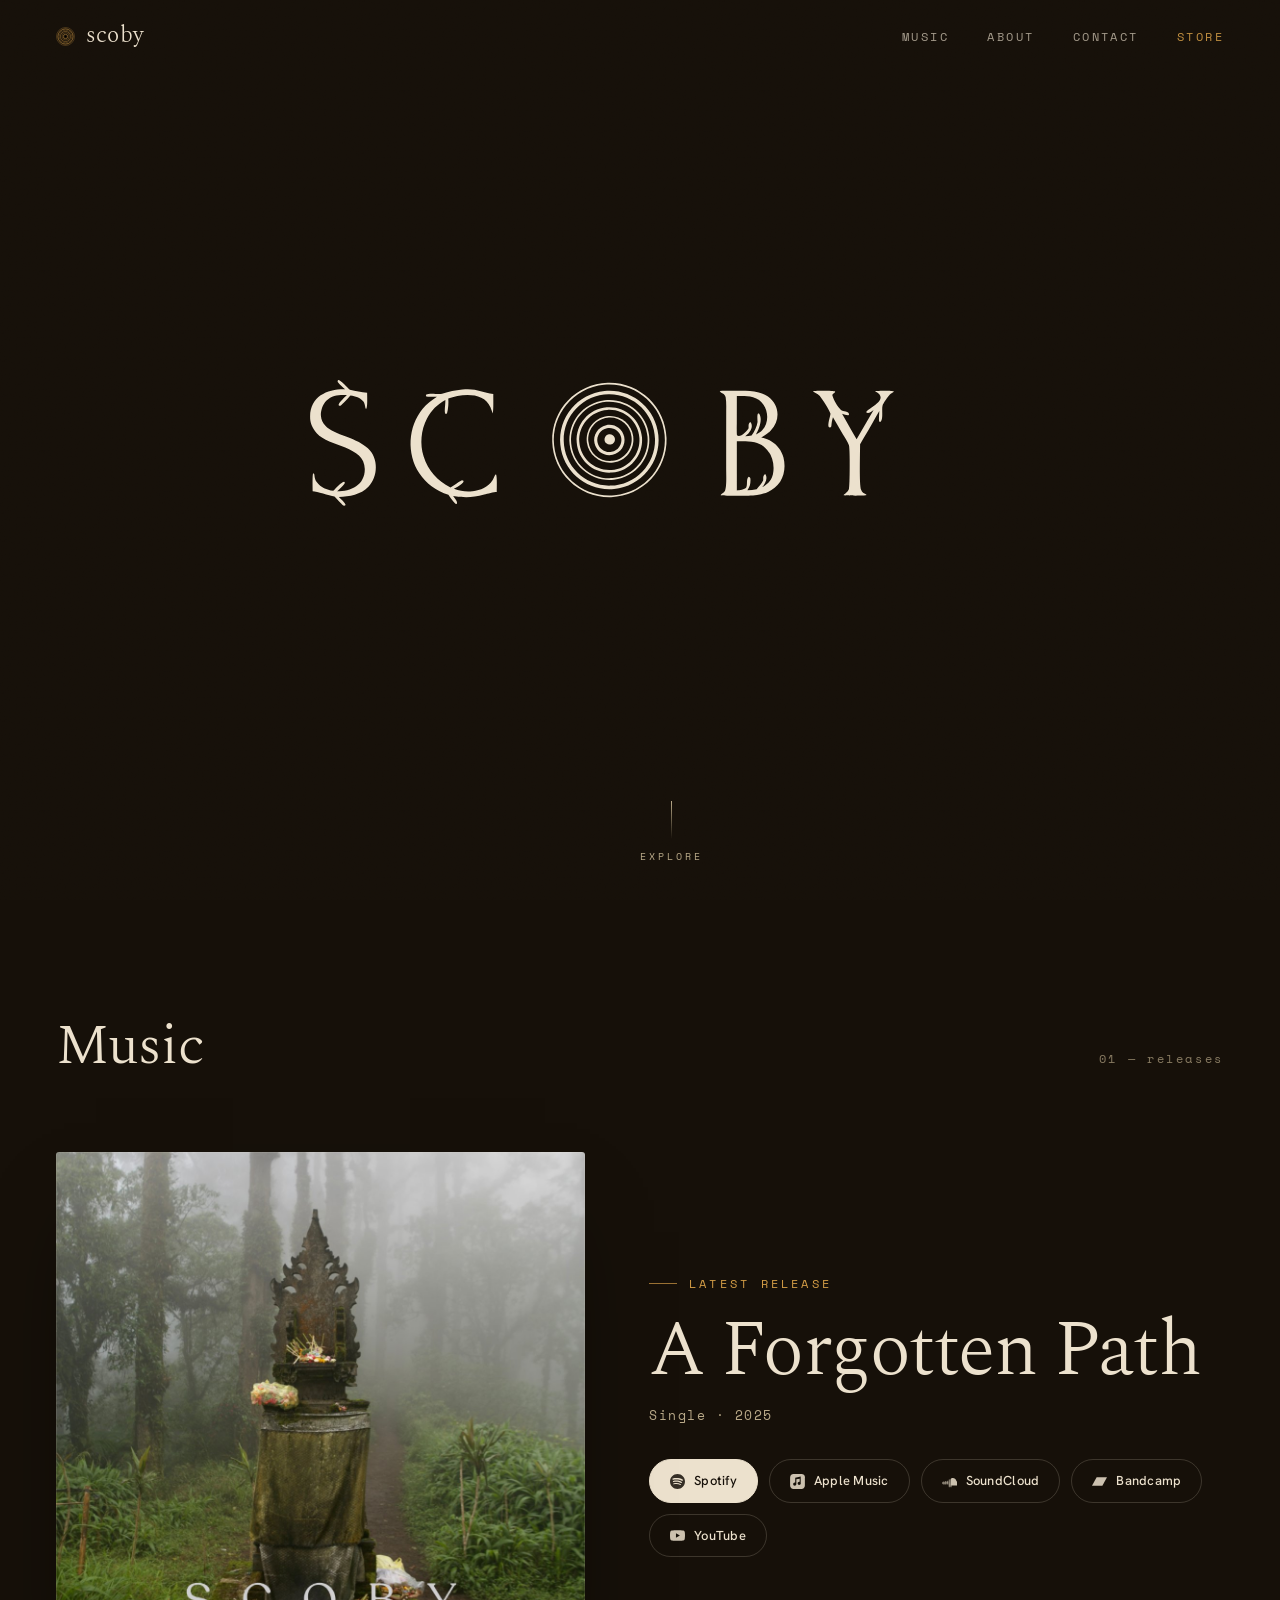
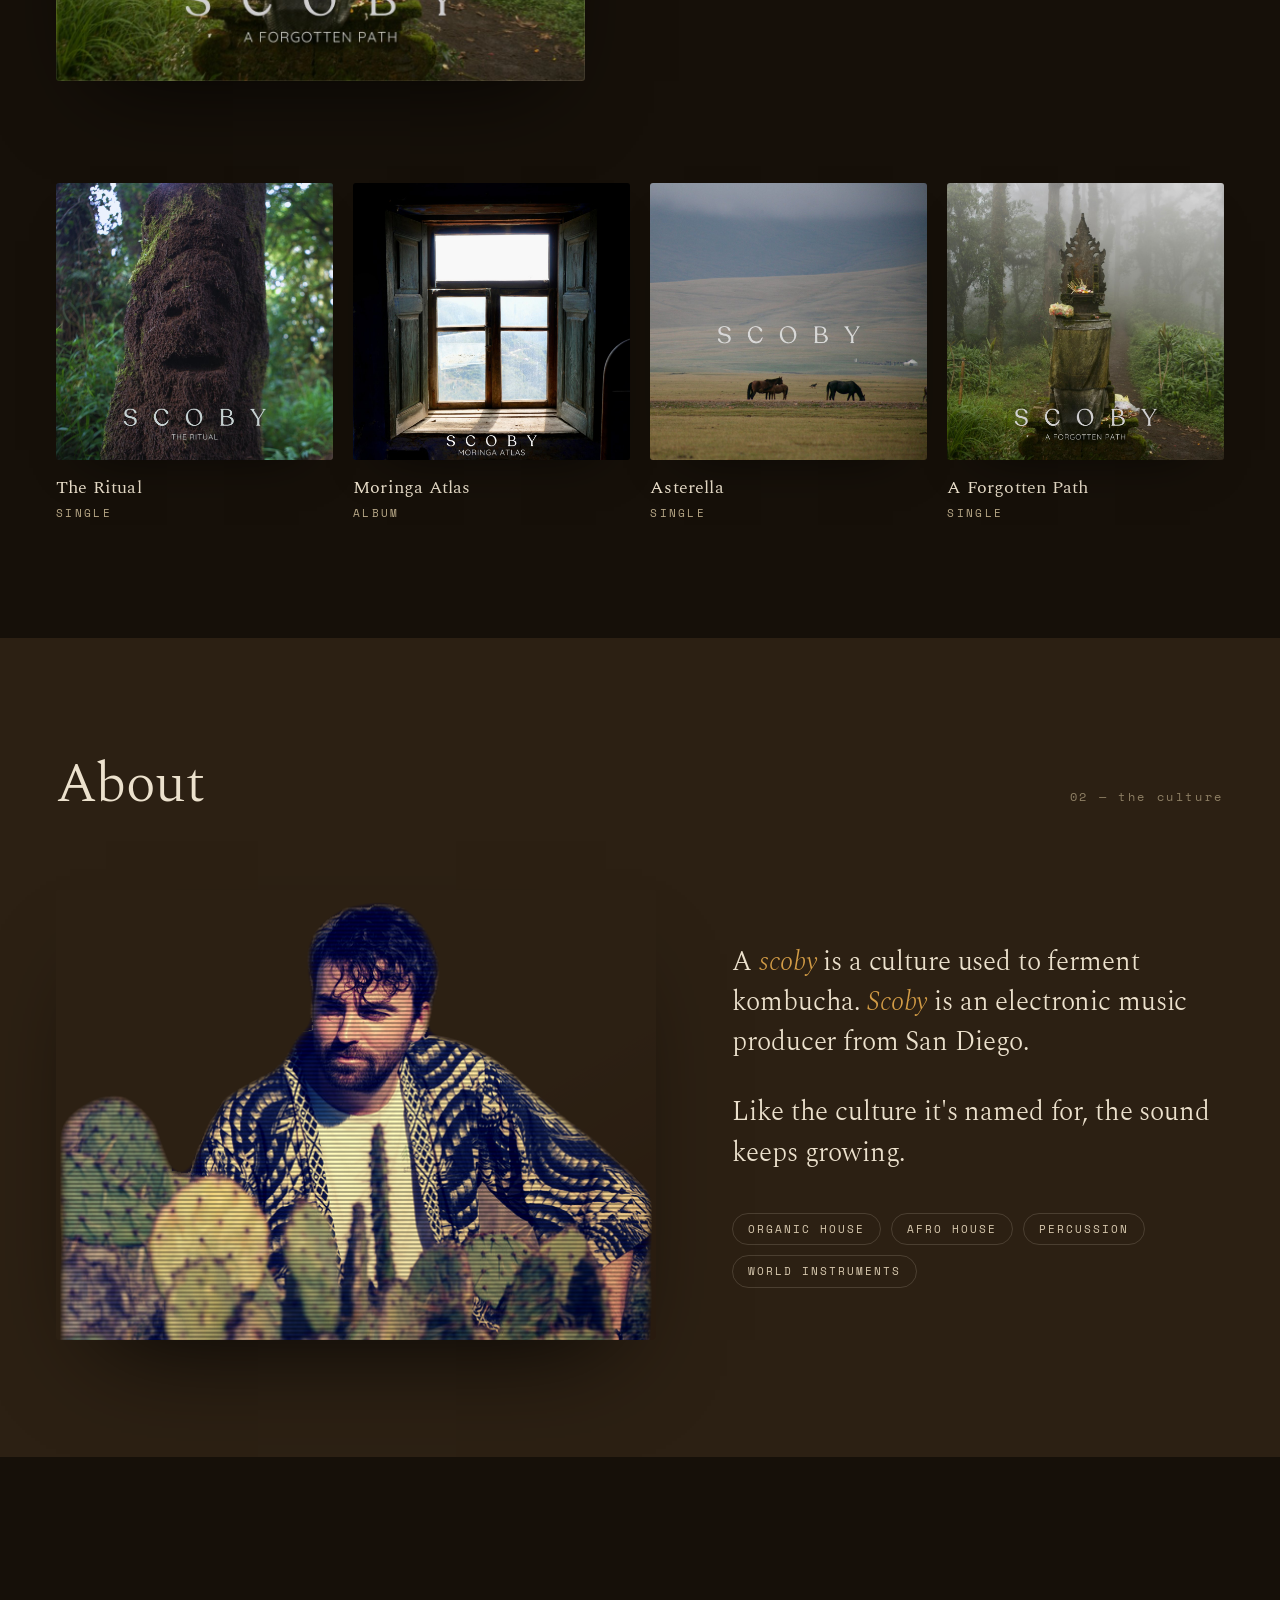
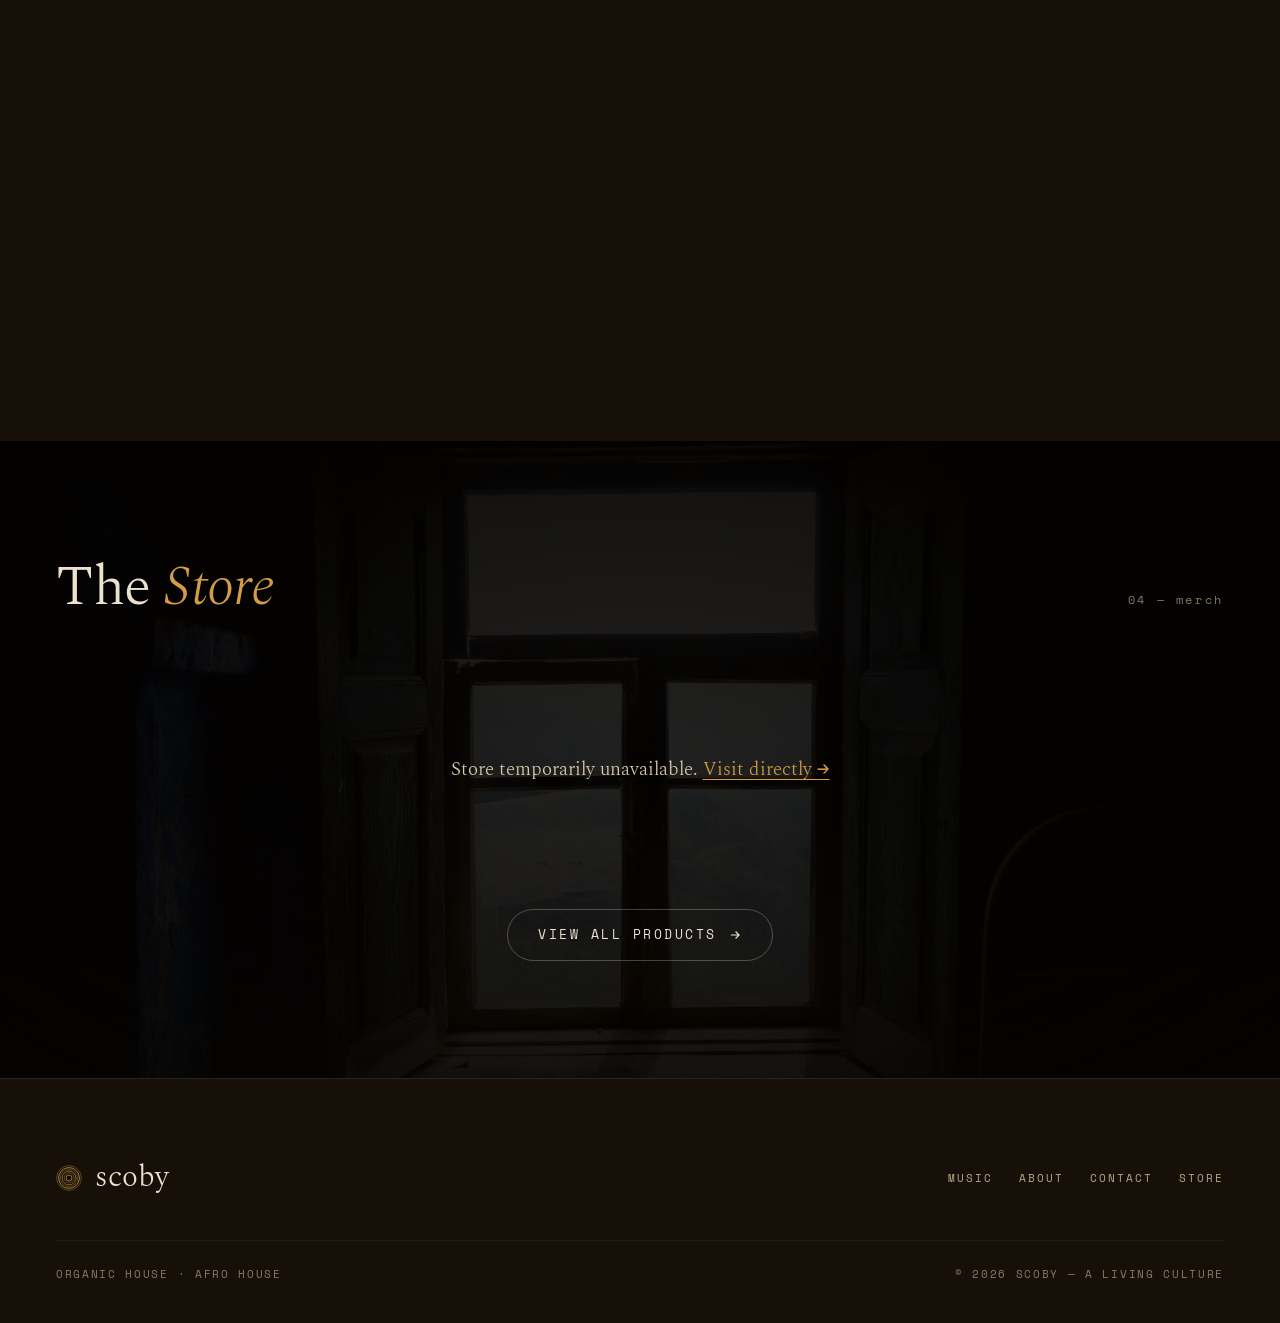
==== commit ed782135: "store initial push" ====
--- a/Index.html
+++ b/Index.html
@@ -211,13 +211,23 @@
 <!-- ====================== STORE ====================== -->
 <section class="store" id="store">
   <div class="store-bg"></div>
-  <div class="store-inner reveal">
-    <h2>The <em>Store</em></h2>
-    <p>Apparel, prints and objects cut from the same culture. Opening soon.</p>
-    <a class="btn" href="#" target="_blank" rel="noopener">
-      Notify me
-      <svg viewBox="0 0 24 24"><path d="M5 12h14M13 6l6 6-6 6" fill="none" stroke="currentColor" stroke-width="2"/></svg>
-    </a>
+  <div class="store-wrap">
+    <div class="s-head reveal">
+      <h2>The <em>Store</em></h2>
+      <div class="s-num">04 — merch</div>
+    </div>
+    <div class="merch-grid" id="merchGrid">
+      <div class="merch-loading">
+        <span class="merch-spinner"></span>
+        <span>loading</span>
+      </div>
+    </div>
+    <div class="store-cta-row reveal">
+      <a class="btn btn-outline" href="https://scoby-shop.fourthwall.com" target="_blank" rel="noopener">
+        View all products
+        <svg viewBox="0 0 24 24"><path d="M5 12h14M13 6l6 6-6 6" fill="none" stroke="currentColor" stroke-width="2"/></svg>
+      </a>
+    </div>
   </div>
 </section>
 
@@ -270,7 +280,7 @@
   });
 
   // scroll reveal
-  const io = new IntersectionObserver((entries) => {
+  var io = new IntersectionObserver((entries) => {
     entries.forEach((e) => {
       if (e.isIntersecting) { e.target.classList.add('in'); io.unobserve(e.target); }
     });
@@ -278,5 +288,70 @@
   document.querySelectorAll('.reveal').forEach((el) => io.observe(el));
 </script>
 
+
+<script>
+  // Fourthwall Storefront — live product fetch
+  (async function initStore() {
+    const SHOP   = 'https://scoby-shop.fourthwall.com';
+    const TOKEN  = 'ptkn_3a196750-ab8f-4147-b5b2-e4873dd0dce3';
+    const grid   = document.getElementById('merchGrid');
+    if (!grid) return;
+
+    try {
+      const res  = await fetch(
+        `https://storefront.fourthwall.com/v1/products?storefront_token=${TOKEN}&currency=USD`
+      );
+      if (!res.ok) throw new Error('API ' + res.status);
+      const data = await res.json();
+
+      const products = (data.results || []).filter(
+        p => p.access && p.access.type === 'Public'
+      );
+
+      if (!products.length) {
+        grid.innerHTML = `<p class="merch-empty">Nothing here yet — check back soon.</p>`;
+        return;
+      }
+
+      grid.innerHTML = products.map(p => {
+        const img   = p.images && p.images[0]
+                        ? (p.images[0].transformedUrl || p.images[0].url)
+                        : '';
+        const v     = p.variants && p.variants[0];
+        const price = v && v.unitPrice
+                        ? '$' + Number(v.unitPrice.value).toFixed(2)
+                        : '';
+        const url   = `${SHOP}/products/${p.slug}`;
+
+        return `<a class="merch-card reveal" href="${url}" target="_blank" rel="noopener">
+          <div class="merch-img">
+            ${img
+              ? `<img src="${img}" alt="${p.name}" loading="lazy" />`
+              : `<div class="merch-img-placeholder"></div>`
+            }
+          </div>
+          <div class="merch-info">
+            <div class="merch-name">${p.name}</div>
+            ${price ? `<div class="merch-price">${price}</div>` : ''}
+          </div>
+          <span class="merch-cta">
+            Shop
+            <svg viewBox="0 0 24 24"><path d="M5 12h14M13 6l6 6-6 6" fill="none" stroke="currentColor" stroke-width="2"/></svg>
+          </span>
+        </a>`;
+      }).join('');
+
+      // hook new cards into the existing scroll-reveal observer
+      grid.querySelectorAll('.merch-card').forEach(el => io && io.observe(el));
+
+    } catch (err) {
+      grid.innerHTML = `<p class="merch-empty">
+        Store temporarily unavailable.
+        <a href="https://scoby-shop.fourthwall.com" target="_blank" rel="noopener">Visit directly →</a>
+      </p>`;
+    }
+  })();
+</script>
+
 </body>
 </html>
--- a/assets/site.css
+++ b/assets/site.css
@@ -532,12 +532,11 @@
 .social:hover .grow { opacity: 0.7; transform: none; }
 
 /* ============================================================
-   STORE
+   STORE (live Fourthwall)
    ============================================================ */
 .store {
   position: relative;
-  text-align: center;
-  padding: clamp(96px, 16vh, 200px) clamp(20px, 5vw, 56px);
+  padding: clamp(80px, 13vh, 168px) clamp(20px, 5vw, 56px);
   overflow: hidden;
 }
 .store-bg {
@@ -545,34 +544,148 @@
   background-image: url("photos/window.jpg");
   background-size: cover;
   background-position: center;
-  filter: saturate(0.85) contrast(1.05) brightness(0.42);
+  filter: saturate(0.85) contrast(1.05) brightness(0.26);
 }
 .store-bg::after {
   content: "";
   position: absolute; inset: 0;
   background:
-    radial-gradient(80% 80% at 50% 50%, transparent, color-mix(in srgb, var(--loam) 80%, transparent)),
-    linear-gradient(color-mix(in srgb, var(--loam) 30%, transparent), color-mix(in srgb, var(--bark) 40%, transparent));
-}
-.store-inner { position: relative; z-index: 2; max-width: 620px; margin: 0 auto; }
-.store h2 {
-  font-family: var(--serif);
+    radial-gradient(80% 80% at 50% 50%, transparent, color-mix(in srgb, var(--loam) 82%, transparent)),
+    linear-gradient(color-mix(in srgb, var(--loam) 55%, transparent), color-mix(in srgb, var(--bark) 50%, transparent));
+}
+.store-wrap {
+  position: relative;
+  z-index: 2;
+  max-width: 1180px;
+  margin: 0 auto;
+}
+
+/* product grid */
+.merch-grid {
+  display: grid;
+  grid-template-columns: repeat(auto-fill, minmax(230px, 1fr));
+  gap: clamp(14px, 2vw, 26px);
+  margin-bottom: clamp(36px, 5vw, 60px);
+  min-height: 140px;
+}
+
+/* loading state */
+.merch-loading {
+  grid-column: 1 / -1;
+  display: flex;
+  align-items: center;
+  justify-content: center;
+  gap: 14px;
+  padding: 64px 0;
+  font-family: var(--mono);
+  font-size: 11px;
+  letter-spacing: 0.28em;
+  text-transform: uppercase;
+  color: var(--whey-3);
+}
+.merch-spinner {
+  display: block;
+  width: 18px; height: 18px;
+  border: 1.5px solid color-mix(in srgb, var(--brew) 28%, transparent);
+  border-top-color: var(--brew);
+  border-radius: 50%;
+  animation: spin 0.9s linear infinite;
+}
+@keyframes spin { to { transform: rotate(360deg); } }
+
+.merch-empty {
+  grid-column: 1 / -1;
+  text-align: center;
+  font-family: var(--serif);
+  font-size: 19px;
   font-weight: 300;
-  font-size: clamp(34px, 6vw, 76px);
-  letter-spacing: -0.02em;
-  line-height: 1.02;
-  margin-bottom: 22px;
-}
-.store h2 em { font-style: italic; color: var(--brew); }
-.store p {
-  font-family: var(--serif);
-  font-weight: 300;
-  font-size: clamp(17px, 2vw, 21px);
-  line-height: 1.55;
   color: var(--whey-2);
-  max-width: 40ch;
-  margin: 0 auto 38px;
-}
+  padding: 64px 0;
+}
+.merch-empty a { color: var(--brew); text-decoration: underline; text-underline-offset: 4px; }
+
+/* product card */
+.merch-card {
+  display: flex;
+  flex-direction: column;
+  background: color-mix(in srgb, var(--bark) 78%, transparent);
+  border: 1px solid color-mix(in srgb, var(--whey) 9%, transparent);
+  border-radius: 4px;
+  overflow: hidden;
+  backdrop-filter: blur(12px);
+  -webkit-backdrop-filter: blur(12px);
+  transition: border-color 0.4s var(--ease), transform 0.4s var(--ease), box-shadow 0.4s var(--ease);
+  cursor: pointer;
+}
+.merch-card:hover {
+  border-color: color-mix(in srgb, var(--brew) 55%, transparent);
+  transform: translateY(-5px);
+  box-shadow: 0 32px 60px -28px rgba(0,0,0,0.8);
+}
+
+.merch-img {
+  position: relative;
+  aspect-ratio: 1;
+  overflow: hidden;
+  background: color-mix(in srgb, var(--loam) 60%, var(--bark));
+}
+.merch-img img {
+  width: 100%; height: 100%;
+  object-fit: cover;
+  transition: transform 1.1s var(--ease);
+}
+.merch-card:hover .merch-img img { transform: scale(1.05); }
+.merch-img-placeholder {
+  width: 100%; height: 100%;
+  background: color-mix(in srgb, var(--bark) 80%, var(--clay));
+}
+
+.merch-info {
+  padding: 18px 20px 12px;
+  flex: 1;
+}
+.merch-name {
+  font-family: var(--serif);
+  font-size: 18px;
+  font-weight: 400;
+  line-height: 1.22;
+  letter-spacing: 0.01em;
+  color: var(--whey);
+}
+.merch-price {
+  font-family: var(--mono);
+  font-size: 12.5px;
+  letter-spacing: 0.1em;
+  color: var(--whey-3);
+  margin-top: 8px;
+}
+
+.merch-cta {
+  display: flex;
+  align-items: center;
+  justify-content: space-between;
+  padding: 13px 20px;
+  border-top: 1px solid color-mix(in srgb, var(--whey) 8%, transparent);
+  font-family: var(--mono);
+  font-size: 10.5px;
+  letter-spacing: 0.24em;
+  text-transform: uppercase;
+  color: var(--brew);
+  transition: color 0.3s var(--ease);
+}
+.merch-cta svg {
+  width: 13px; height: 13px;
+  fill: none;
+  stroke: currentColor;
+  stroke-width: 2;
+  transition: transform 0.4s var(--ease);
+}
+.merch-card:hover .merch-cta { color: var(--whey); }
+.merch-card:hover .merch-cta svg { transform: translateX(4px); }
+
+/* view-all row */
+.store-cta-row { text-align: center; }
+
 .btn {
   display: inline-flex;
   align-items: center;
@@ -589,7 +702,13 @@
   transition: all 0.4s var(--ease);
 }
 .btn:hover { background: var(--brew); border-color: var(--brew); color: var(--loam); transform: translateY(-2px); }
-.btn svg { width: 14px; height: 14px; fill: currentColor; }
+.btn svg { width: 14px; height: 14px; fill: none; stroke: currentColor; stroke-width: 2; }
+.btn-outline {
+  background: transparent;
+  color: var(--whey);
+  border-color: color-mix(in srgb, var(--whey) 28%, transparent);
+}
+.btn-outline:hover { background: var(--brew); border-color: var(--brew); color: var(--loam); }
 
 /* ============================================================
    FOOTER
@@ -650,6 +769,7 @@
   .releases { grid-template-columns: repeat(2, 1fr); gap: 18px; }
   .about-grid { grid-template-columns: 1fr; }
   .contact-inner { grid-template-columns: 1fr; gap: 44px; }
+  .merch-grid { grid-template-columns: repeat(2, 1fr); }
 }
 
 @media (max-width: 620px) {
@@ -658,4 +778,6 @@
   .socials { grid-template-columns: 1fr; }
   .s-head { flex-direction: column; gap: 8px; }
   .s-num { padding-top: 0; }
-}
+  .merch-grid { grid-template-columns: 1fr 1fr; gap: 12px; }
+  .merch-name { font-size: 15px; }
+}
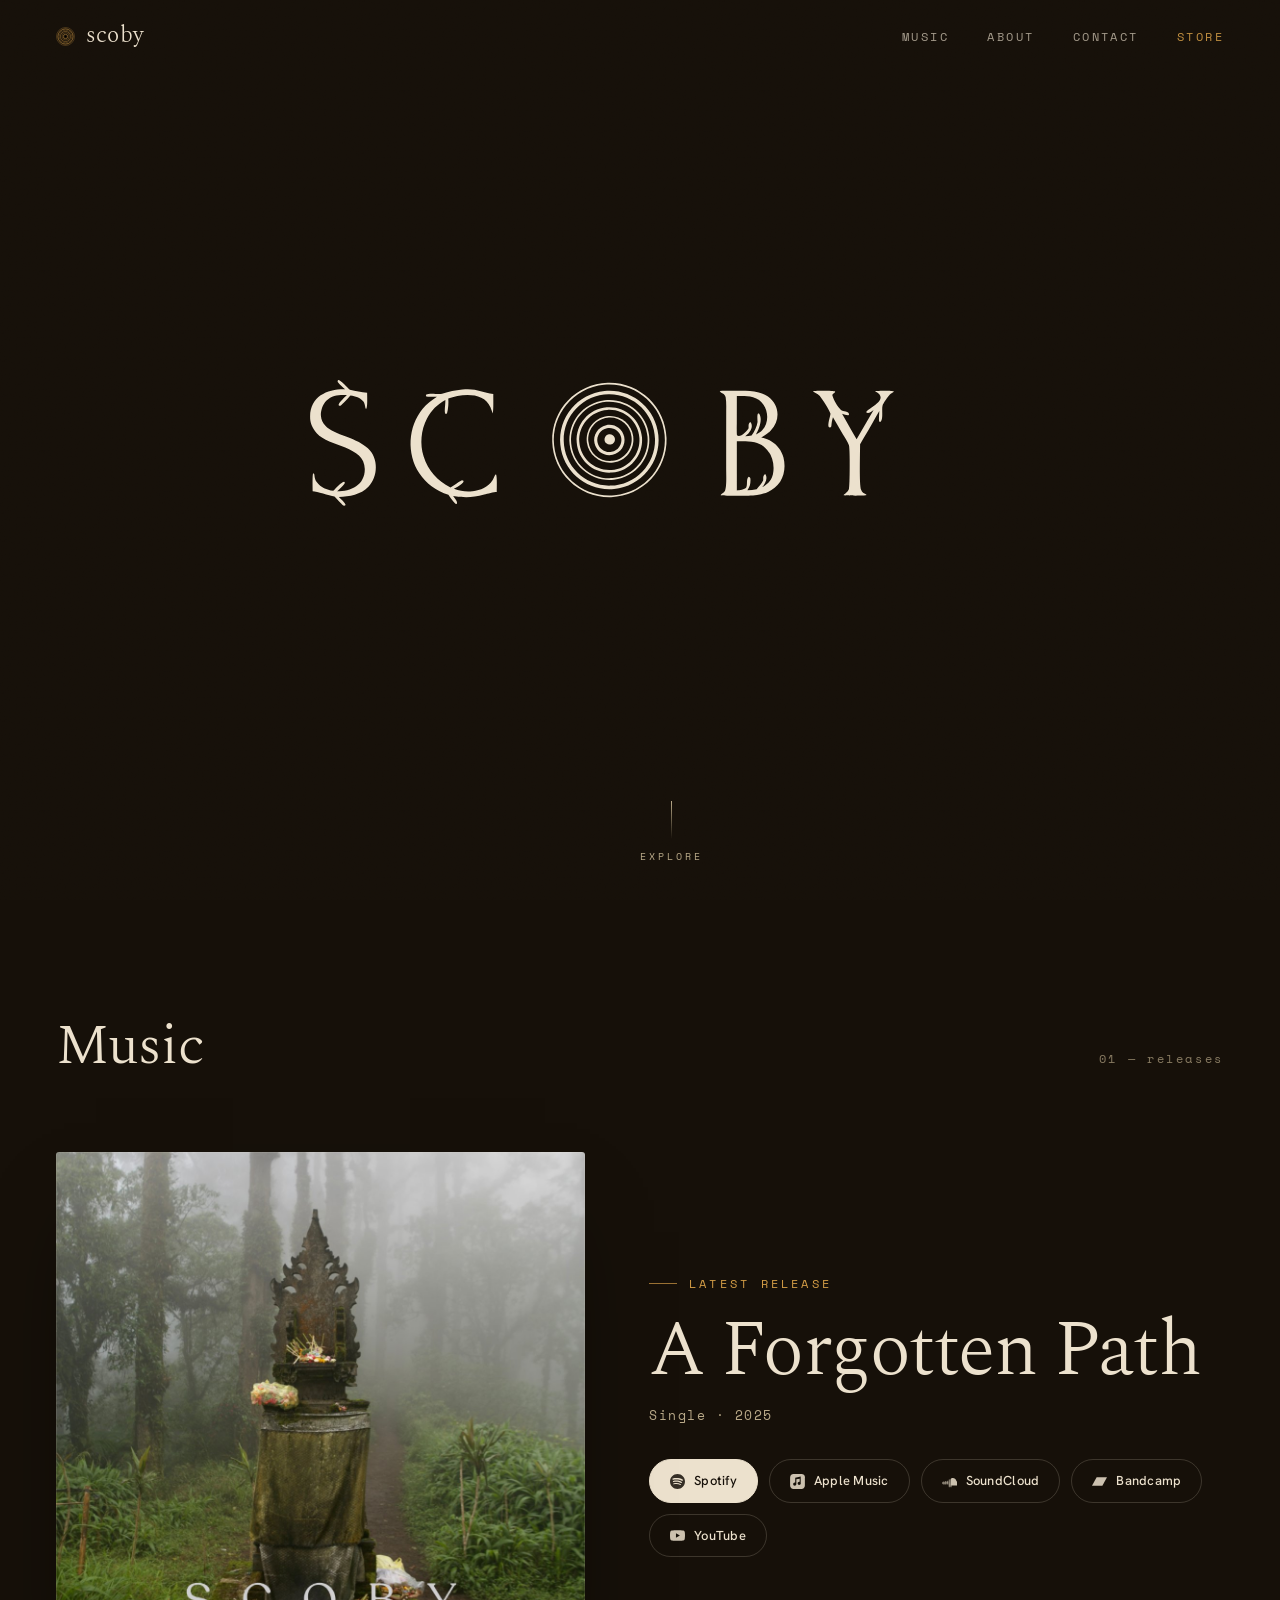
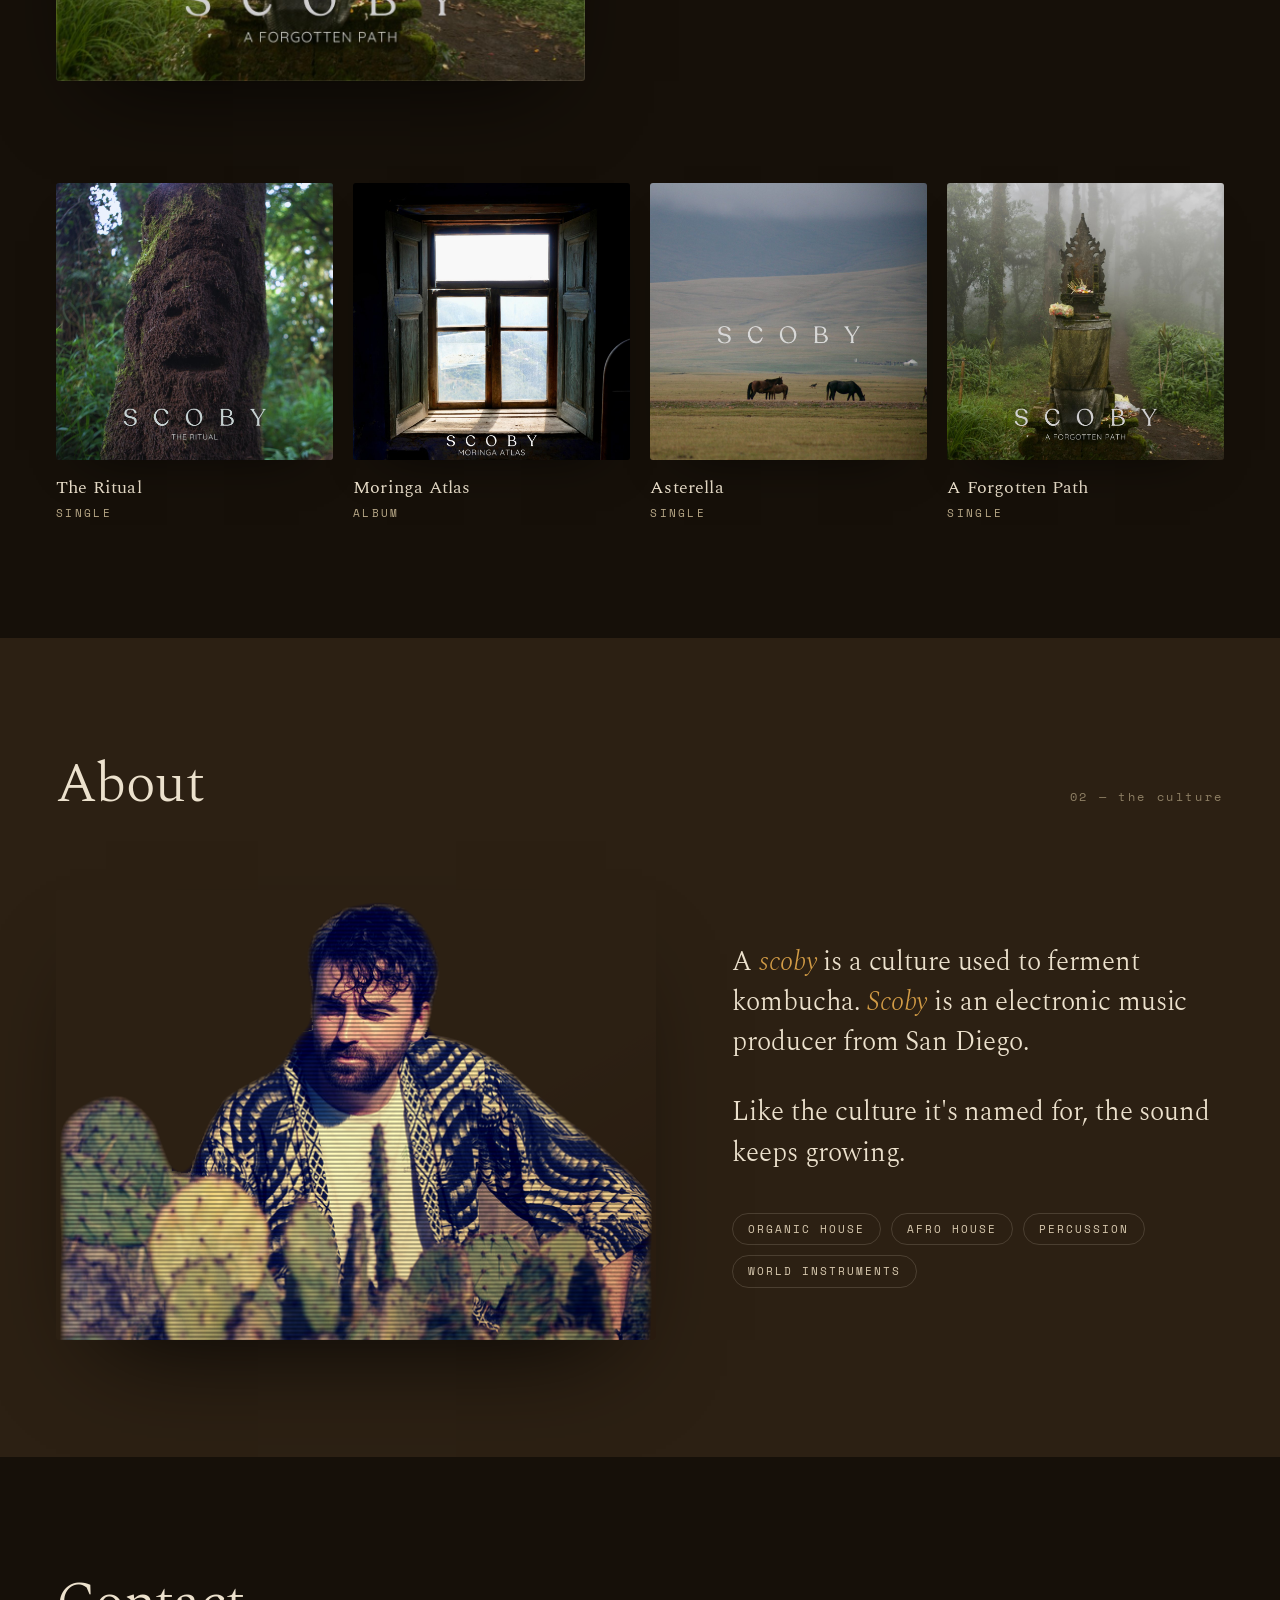
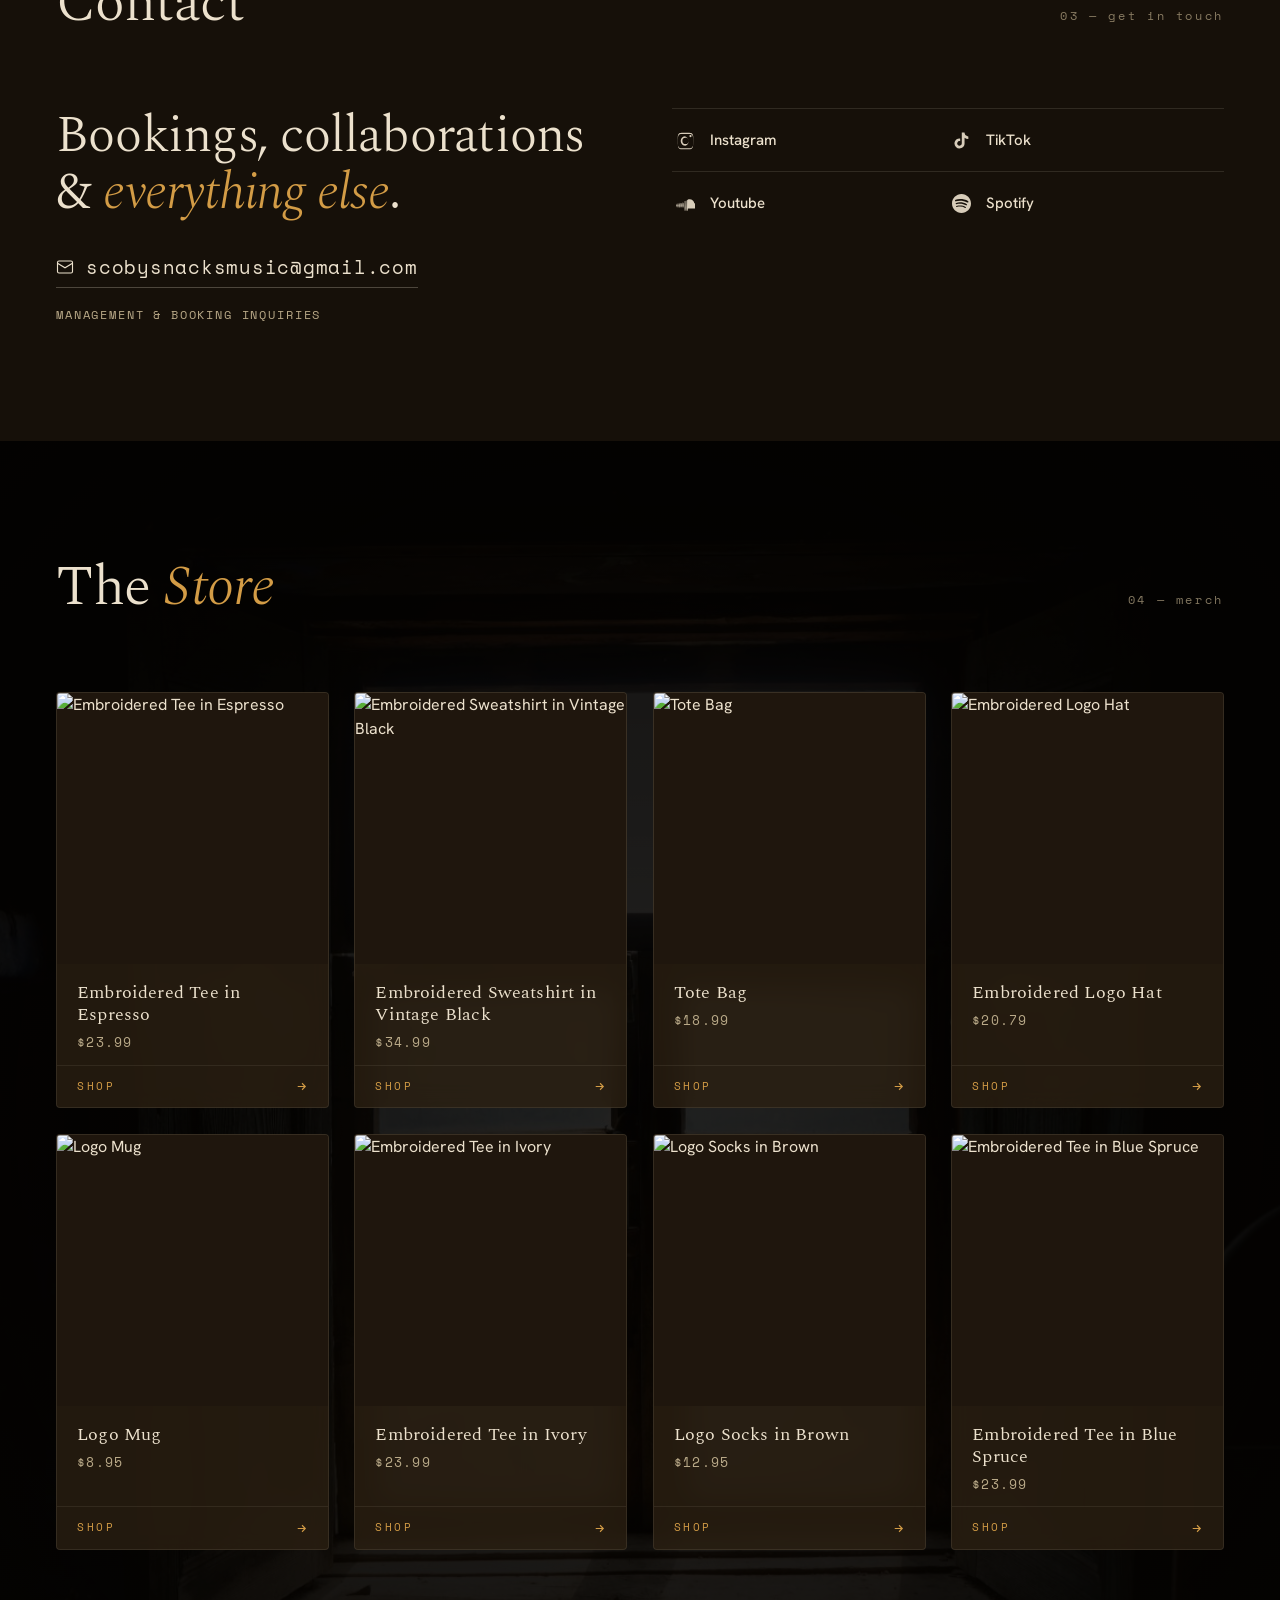
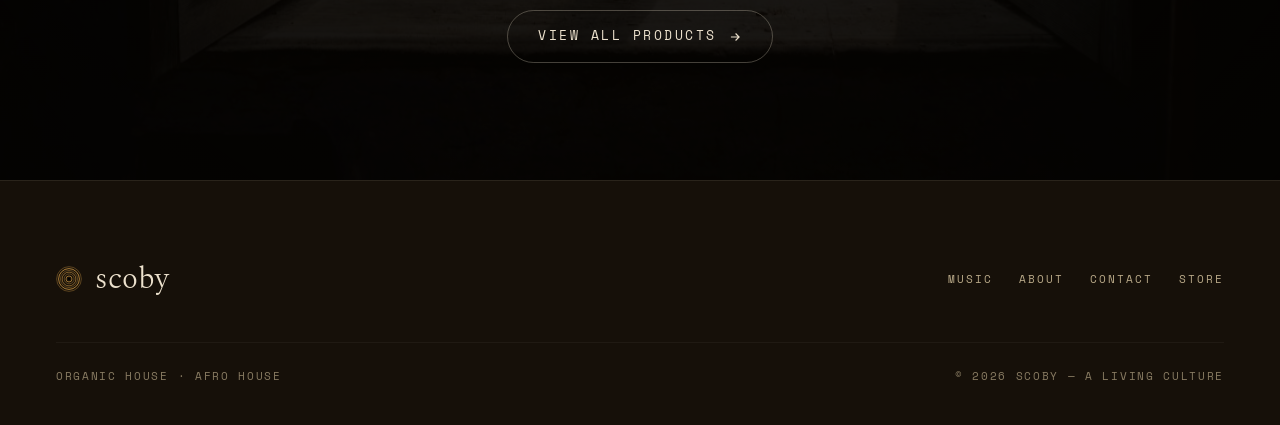
==== commit e435a76b: "store link update" ====
--- a/Index.html
+++ b/Index.html
@@ -290,66 +290,79 @@
 
 
 <script>
-  // Fourthwall Storefront — live product fetch
-  (async function initStore() {
-    const SHOP   = 'https://scoby-shop.fourthwall.com';
-    const TOKEN  = 'ptkn_3a196750-ab8f-4147-b5b2-e4873dd0dce3';
-    const grid   = document.getElementById('merchGrid');
+  // Fourthwall merch — hardcoded for reliability (CORS blocks client-side API calls)
+  (function initStore() {
+    const SHOP = 'https://scoby-shop.fourthwall.com';
+    const grid = document.getElementById('merchGrid');
     if (!grid) return;
 
-    try {
-      const res  = await fetch(
-        `https://storefront.fourthwall.com/v1/products?storefront_token=${TOKEN}&currency=USD`
-      );
-      if (!res.ok) throw new Error('API ' + res.status);
-      const data = await res.json();
-
-      const products = (data.results || []).filter(
-        p => p.access && p.access.type === 'Public'
-      );
-
-      if (!products.length) {
-        grid.innerHTML = `<p class="merch-empty">Nothing here yet — check back soon.</p>`;
-        return;
+    const products = [
+      {
+        name:  'Embroidered Tee in Espresso',
+        price: '$23.99',
+        slug:  'scoby-logo-embroidered-tee-in-espresso',
+        img:   'https://imgproxy.fourthwall.dev/1l1_mVfinQ-0-5Ink_fImOMpBqljI0nS9OuYUh_ZSK4/w:800/sm:1/enc/M5fl7-ujLE8ItAD6/GVZR9iMBdDaRk-cy/RlaGqdstFzars9ao/XLVxYai1aczmFBcp/CVgkwVGw3tzau4-q/18Mg9C11_1TQ3cXT/qUEC9T_klAwN0mxt/xFxCEOwlxHe9aF0u/dY_cu3PAZhuzDwf7/7iPcgMWZUdu4AXo7/Sj5Efd96-lv_NLP8/0CuZx-ERmYACTg0y/FxCD6YiauhQHdrTY/v6EDdM3cHciwKgQ7/_-V_6fJSZFE.jpg'
+      },
+      {
+        name:  'Embroidered Sweatshirt in Vintage Black',
+        price: '$34.99',
+        slug:  'scoby-logo-embroidered-sweatshirt-in-vintage-black',
+        img:   'https://imgproxy.fourthwall.dev/1AAZBhg3dOLmp_IPHNLXi65A3XKq1Ap1hgTL0PADkwI/w:800/sm:1/enc/DWhrbqyXabl65Y5j/H1bpvhbQVRHoIZqt/y_bTihEhlJ_8Niew/rtmAkLibPyjld-sf/dSYRbJ-N-Bxnij6p/sTHEMXdD3rOAW5nQ/34UtbmukhbdM_7Dk/pAQBqnLHfydsK3Gk/0W9dbMyzBqe84qP4/1xrtBUYZvpeXtYM2/8haWNkPyCorT5tBG/5XGeoAxygJZlfa_v/RSvKc8oXohR7AseD/-pKKm_koAAoVRjgN/S3s0aU0TQpo.jpg'
+      },
+      {
+        name:  'Tote Bag',
+        price: '$18.99',
+        slug:  'scoby-tote-bag',
+        img:   'https://imgproxy.fourthwall.dev/XdQNV6JV_QY99Zu1wEkHSdcS9ChqcdeV6Xi3l9ed32A/w:800/sm:1/enc/dfgh42fE4sp6bpIk/7haYzq8iQiQVkz6W/KOnVnMbsaO0xKx2t/7MM9VZOYBQpYui5X/tLP44HixgNKSP2dq/UE1Q7uG6TmyZeuV6/VYGRPKPnUogirqGL/ZL5wGDI2nDhaW9Ey/HquEpkIys-tPA9qj/j2IclAT6wk6xUTDq/Auxsy7iEu2nagDSj/ZhHBtabxBt7ONR_L/zbDW-tlRjyuVItR1/XUR1y88G3oEF_y0_/tIxYQVonL0A.jpg'
+      },
+      {
+        name:  'Embroidered Logo Hat',
+        price: '$20.79',
+        slug:  'scoby-logo-embroidered-hat',
+        img:   'https://imgproxy.fourthwall.dev/TuF5UkU5V80uFH6BWYW4nWLwGNZd68X2XaU_u8-l2nk/w:800/sm:1/enc/t-T1C_-YDlLlKg8J/x_Xnf1DVwn0cVmGP/iZBBz5Ffdf9YQuM4/TCIRfHMocFSmbdtw/dEBylL72PSM-t6q8/w52a70uJuXLedLGj/sP7I4OLKNhsWPZ7i/tn2HcrEyePceyXhS/xN6urrlh0MF2Fnql/w7kG7zb1Da8ITuzx/813HC1v3Up5BpB6A/r_gf-2KUFWtAITM6/A2lCAOCSn_8pCKw_/86agQmH9YW-KwODt/ndCBm9X9Jlo.jpg'
+      },
+      {
+        name:  'Logo Mug',
+        price: '$8.95',
+        slug:  'scoby-logo-mug',
+        img:   'https://imgproxy.fourthwall.dev/zKBz9nCmc9ZNrOSsAo-B08KhTT8Og2suINtxBqa04dI/w:800/sm:1/enc/dDXyaYgP4chvQ4sH/Vm7UMteF_E8Uixv5/GJO_vPQ9nSK9YJkq/sT9zfsucV2Opy8Xg/gghRr4e73KAhDZ_y/-FMXPSzq7SAM_BOL/AiBQ2NIYol5NeCJb/ilyci1T8JK3EWpA2/UV5ZOtRmiMrgk2LZ/YWIbuybTQXgIoyub/fLbz0h78TYJguPSM/NsyhcIDEvsqZbmbx/L9TwgP5cGgc3UJZU/1tIGJfzrDXNPN-z6/kpRW5r8txYQ.jpg'
+      },
+      {
+        name:  'Embroidered Tee in Ivory',
+        price: '$23.99',
+        slug:  'scoby-logo-embroidered-tee-in-ivory',
+        img:   'https://imgproxy.fourthwall.dev/HLx7emFcAvgiInRnhC9tulIchk3Pd3Ylxl-SFGqW8rg/w:800/sm:1/enc/NfThtPr2QfJ1_1II/bXOmiQqAbDj0P7oV/uOAGnXGnqPSsvGSU/4iTxzLgLLmGVGMHW/9Aq0UmBhY6LpPvdt/FFBswMu4FG1sI5r2/pg4rIA4qlfY_fW0q/TfUHbE8lYurtUY18/OoRStBvRg2Nkzp6t/a2SC148mEVJGWHqg/sUHHd5KnWXLK17g2/ynHDNaPe9IJAZiYX/bDz6E-gBbeSCChYO/AAWnWYUOAEYz8cCG/DdrSWBtbJU4.jpg'
+      },
+      {
+        name:  'Logo Socks in Brown',
+        price: '$12.95',
+        slug:  'scoby-logo-socks-in-brown',
+        img:   'https://imgproxy.fourthwall.dev/5un6yI86mCGK9Po_YKnU1hfh3HybuTXzv1UFX02Dca0/w:800/sm:1/enc/EfBllJIQisYYtlZp/hkWs_klbxpj5oI_M/Wa-tkIyqSvNQK9OE/l10JgiUX72m9kJM2/vFXS78RyZ4TnqiBB/cCm4jrUILC26ZarE/F4aPJfV8BsZliDrG/gt9n4t-g_XcD3J52/IG3yXIPoYWMTjgAP/yfL7iKzjfUMb_JKw/GvvgY7e0wziPL64I/lAJR52M0QKTY8TbH/GL266eeGl-UTWwiv/djz7W3fFQYbi-odN/PKJr1qmZ8i8.jpg'
+      },
+      {
+        name:  'Embroidered Tee in Blue Spruce',
+        price: '$23.99',
+        slug:  'scoby-logo-embroidered-tee-in-blue-spruce',
+        img:   'https://imgproxy.fourthwall.dev/nTCr6yR0WEoekhPXoHkBtok19dsqDK6ITcZrJMPhGAE/w:800/sm:1/enc/DULnkycf1HOSLRqZ/ddJ3tuRYt0a-G2Dn/LbRa3SGeQnyk3smt/XHlxphcPHS6ffyUW/_6qNXN4ARwuFqvM-/UfC-6-Sd2bjnQAQ-/yi-fa6ltgMKCIoBq/HY2tESQIkIdBBkSh/UAzantO5ZRJG3gwU/HvjusjAt9fb3jSJi/chMEO3qF7ZZsxzj6/jBmJgtDDFSMdH0dL/JTRP7VscHkZuZ7qE/I78zRLL-ag4QwIoZ/RaMVQ-jXN38.jpg'
       }
-
-      grid.innerHTML = products.map(p => {
-        const img   = p.images && p.images[0]
-                        ? (p.images[0].transformedUrl || p.images[0].url)
-                        : '';
-        const v     = p.variants && p.variants[0];
-        const price = v && v.unitPrice
-                        ? '$' + Number(v.unitPrice.value).toFixed(2)
-                        : '';
-        const url   = `${SHOP}/products/${p.slug}`;
-
-        return `<a class="merch-card reveal" href="${url}" target="_blank" rel="noopener">
-          <div class="merch-img">
-            ${img
-              ? `<img src="${img}" alt="${p.name}" loading="lazy" />`
-              : `<div class="merch-img-placeholder"></div>`
-            }
-          </div>
-          <div class="merch-info">
-            <div class="merch-name">${p.name}</div>
-            ${price ? `<div class="merch-price">${price}</div>` : ''}
-          </div>
-          <span class="merch-cta">
-            Shop
-            <svg viewBox="0 0 24 24"><path d="M5 12h14M13 6l6 6-6 6" fill="none" stroke="currentColor" stroke-width="2"/></svg>
-          </span>
-        </a>`;
-      }).join('');
-
-      // hook new cards into the existing scroll-reveal observer
-      grid.querySelectorAll('.merch-card').forEach(el => io && io.observe(el));
-
-    } catch (err) {
-      grid.innerHTML = `<p class="merch-empty">
-        Store temporarily unavailable.
-        <a href="https://scoby-shop.fourthwall.com" target="_blank" rel="noopener">Visit directly →</a>
-      </p>`;
-    }
+    ];
+
+    grid.innerHTML = products.map(p => `
+      <a class="merch-card reveal" href="${SHOP}/products/${p.slug}" target="_blank" rel="noopener">
+        <div class="merch-img">
+          <img src="${p.img}" alt="${p.name}" loading="lazy" referrerpolicy="no-referrer" />
+        </div>
+        <div class="merch-info">
+          <div class="merch-name">${p.name}</div>
+          <div class="merch-price">${p.price}</div>
+        </div>
+        <span class="merch-cta">
+          Shop
+          <svg viewBox="0 0 24 24"><path d="M5 12h14M13 6l6 6-6 6" fill="none" stroke="currentColor" stroke-width="2"/></svg>
+        </span>
+      </a>`).join('');
+
+    grid.querySelectorAll('.merch-card').forEach(el => io && io.observe(el));
   })();
 </script>
 
